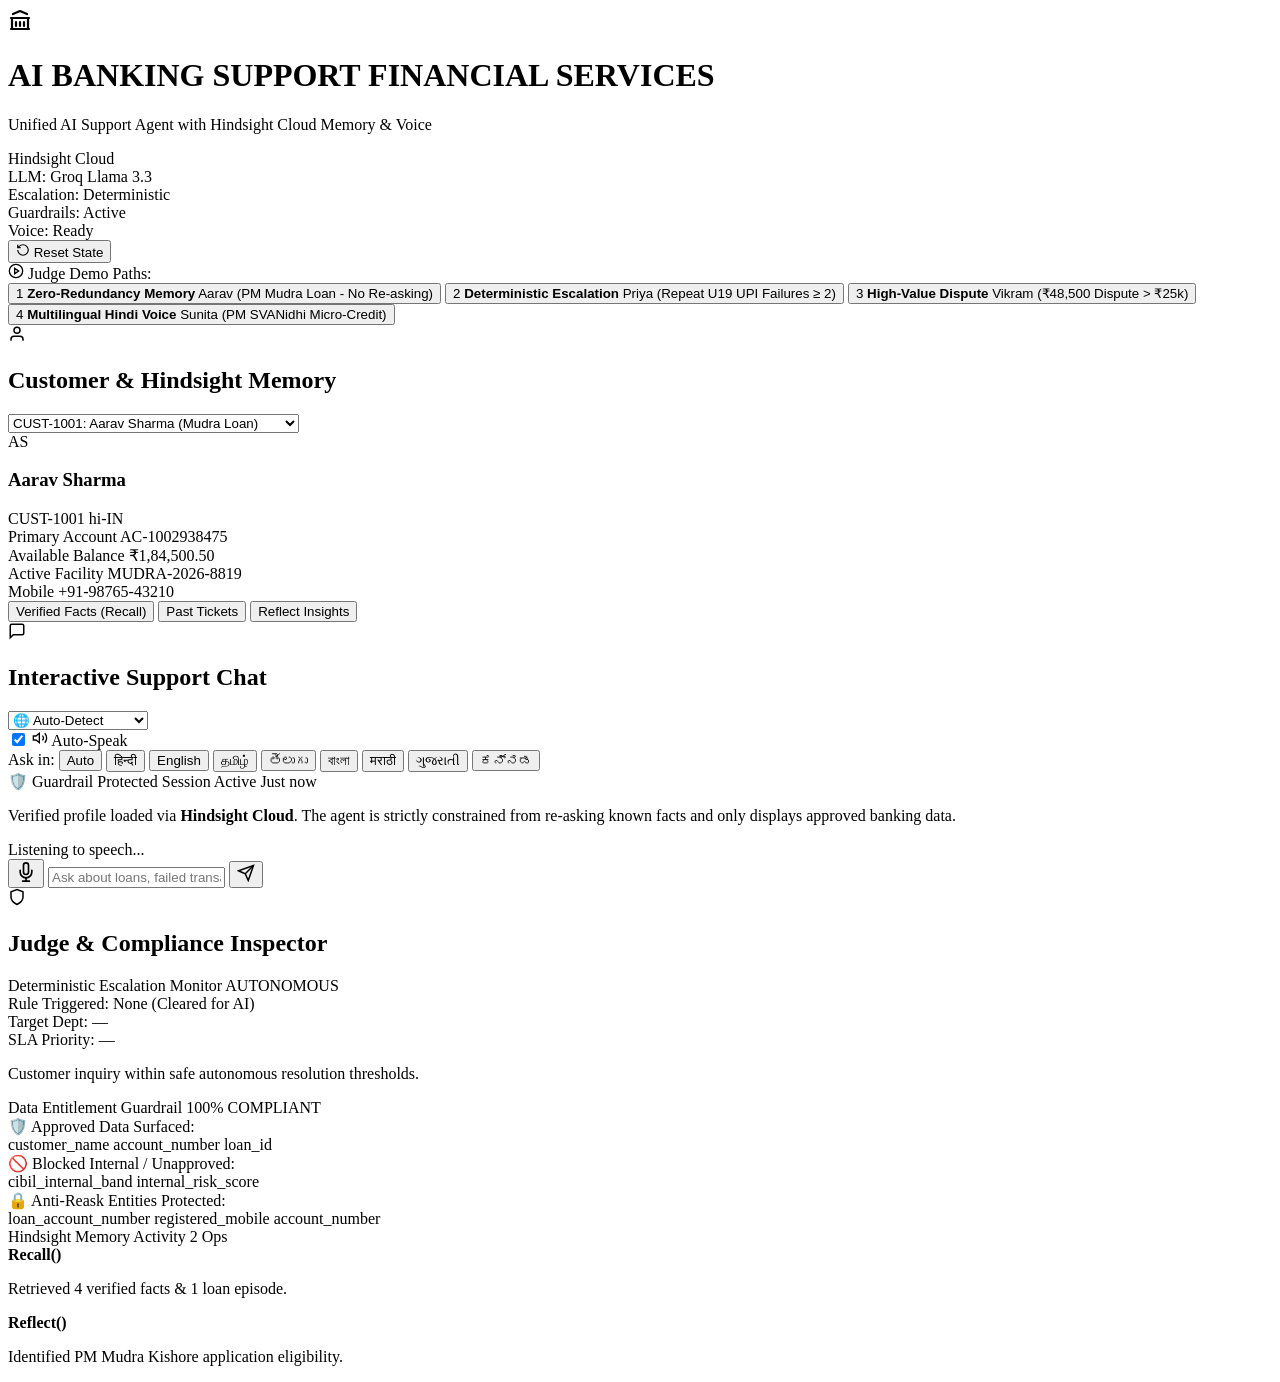
==== app/web/index.html @ 03a8bd8f "feat: AI Banking Support with Hindsight Cloud memory, Groq LLM, deterministic escalation, and 8-lang" ====
<!DOCTYPE html>
<html lang="en">
<head>
  <meta charset="UTF-8">
  <meta name="viewport" content="width=device-width, initial-scale=1.0">
  <title>AI Banking Support</title>
  <link rel="preconnect" href="https://fonts.googleapis.com">
  <link rel="preconnect" href="https://fonts.gstatic.com" crossorigin>
  <link href="https://fonts.googleapis.com/css2?family=Plus+Jakarta+Sans:wght@400;500;600;700&family=JetBrains+Mono:wght@400;500;600&display=swap" rel="stylesheet">
  <link rel="stylesheet" href="/static/styles.css">
</head>
<body>
  <!-- Header Bar -->
  <header class="app-header">
    <div class="header-left">
      <div class="logo-mark">
        <svg width="24" height="24" viewBox="0 0 24 24" fill="none" stroke="currentColor" stroke-width="2.2" stroke-linecap="round" stroke-linejoin="round">
          <path d="M3 21h18"/>
          <path d="M3 10h18"/>
          <path d="M5 6l7-3 7 3"/>
          <path d="M4 10v11"/>
          <path d="M20 10v11"/>
          <path d="M8 14v4"/>
          <path d="M12 14v4"/>
          <path d="M16 14v4"/>
        </svg>
      </div>
      <div>
        <h1>AI BANKING SUPPORT <span class="badge-accent">FINANCIAL SERVICES</span></h1>
        <p class="subtitle">Unified AI Support Agent with Hindsight Cloud Memory & Voice</p>
      </div>
    </div>

    <div class="system-status-pills">
      <div class="status-pill active" title="Hindsight Cloud Dual-Mode Memory">
        <span class="dot pulse-blue"></span>
        <span>Hindsight Cloud</span>
      </div>
      <div class="status-pill active" title="Groq Llama 3.3 Ultra-Fast Inference Engine">
        <span class="dot pulse-amber"></span>
        <span>LLM: Groq Llama 3.3</span>
      </div>
      <div class="status-pill active" title="Rule-based Deterministic Triage">
        <span class="dot pulse-green"></span>
        <span>Escalation: Deterministic</span>
      </div>
      <div class="status-pill active" title="Data Whitelist & Anti-Reask">
        <span class="dot pulse-purple"></span>
        <span>Guardrails: Active</span>
      </div>
      <div class="status-pill active" id="voiceStatusPill" title="Browser Native & Pluggable Audio">
        <span class="dot pulse-amber"></span>
        <span>Voice: Ready</span>
      </div>
      <button id="btnResetMemory" class="btn-secondary btn-sm" title="Reset memories to clean mock state">
        <svg width="14" height="14" viewBox="0 0 24 24" fill="none" stroke="currentColor" stroke-width="2"><path d="M3 12a9 9 0 1 0 9-9 9.75 9.75 0 0 0-6.74 2.74L3 8"/><path d="M3 3v5h5"/></svg>
        Reset State
      </button>
    </div>
  </header>

  <!-- Quick Demo Scenarios Bar for Judges -->
  <section class="demo-scenarios-bar">
    <div class="scenario-label">
      <svg width="16" height="16" viewBox="0 0 24 24" fill="none" stroke="currentColor" stroke-width="2"><circle cx="12" cy="12" r="10"/><polygon points="10 8 16 12 10 16 10 8"/></svg>
      <span>Judge Demo Paths:</span>
    </div>
    <div class="scenario-buttons">
      <button class="btn-scenario active" data-scenario="1" id="scenario1Btn">
        <span class="pill-number">1</span>
        <strong>Zero-Redundancy Memory</strong>
        <span class="scenario-sub">Aarav (PM Mudra Loan - No Re-asking)</span>
      </button>
      <button class="btn-scenario" data-scenario="2" id="scenario2Btn">
        <span class="pill-number">2</span>
        <strong>Deterministic Escalation</strong>
        <span class="scenario-sub">Priya (Repeat U19 UPI Failures &ge; 2)</span>
      </button>
      <button class="btn-scenario" data-scenario="3" id="scenario3Btn">
        <span class="pill-number">3</span>
        <strong>High-Value Dispute</strong>
        <span class="scenario-sub">Vikram (₹48,500 Dispute &gt; ₹25k)</span>
      </button>
      <button class="btn-scenario" data-scenario="4" id="scenario4Btn">
        <span class="pill-number">4</span>
        <strong>Multilingual Hindi Voice</strong>
        <span class="scenario-sub">Sunita (PM SVANidhi Micro-Credit)</span>
      </button>
    </div>
  </section>

  <!-- Main 3-Column Workspace -->
  <main class="dashboard-grid">

    <!-- Column 1: Customer Profile & Hindsight Memory -->
    <aside class="col-card memory-panel">
      <div class="panel-header">
        <div class="panel-title">
          <svg width="18" height="18" viewBox="0 0 24 24" fill="none" stroke="currentColor" stroke-width="2"><path d="M20 21v-2a4 4 0 0 0-4-4H8a4 4 0 0 0-4 4v2"/><circle cx="12" cy="7" r="4"/></svg>
          <h2>Customer & Hindsight Memory</h2>
        </div>
        <select id="customerSelect" class="customer-dropdown">
          <option value="CUST-1001" selected>CUST-1001: Aarav Sharma (Mudra Loan)</option>
          <option value="CUST-1002">CUST-1002: Priya Patel (UPI Autopay Fail)</option>
          <option value="CUST-1003">CUST-1003: Vikram Malhotra (Dispute &gt; 25k)</option>
          <option value="CUST-1004">CUST-1004: Sunita Devi (SVANidhi Voice)</option>
          <option value="CUST-1005">CUST-1005: Rohan Verma (Security Alert)</option>
        </select>
      </div>

      <!-- Customer Summary Card -->
      <div class="customer-summary-card" id="customerCard">
        <div class="cust-avatar-row">
          <div class="avatar" id="custAvatar">AS</div>
          <div class="cust-info">
            <h3 id="custName">Aarav Sharma</h3>
            <span class="cust-id" id="custId">CUST-1001</span>
            <span class="badge-lang" id="custLang">hi-IN</span>
          </div>
        </div>
        <div class="cust-details-grid">
          <div class="detail-item">
            <span class="label">Primary Account</span>
            <span class="value mono" id="custAccount">AC-1002938475</span>
          </div>
          <div class="detail-item">
            <span class="label">Available Balance</span>
            <span class="value" id="custBalance">₹1,84,500.50</span>
          </div>
          <div class="detail-item">
            <span class="label">Active Facility</span>
            <span class="value" id="custLoan">MUDRA-2026-8819</span>
          </div>
          <div class="detail-item">
            <span class="label">Mobile</span>
            <span class="value mono" id="custMobile">+91-98765-43210</span>
          </div>
        </div>
      </div>

      <!-- Memory Bank Navigation Tabs -->
      <div class="memory-tabs">
        <button class="mem-tab active" data-tab="facts">Verified Facts (Recall)</button>
        <button class="mem-tab" data-tab="episodes">Past Tickets</button>
        <button class="mem-tab" data-tab="reflections">Reflect Insights</button>
      </div>

      <div class="memory-tab-content" id="memTabContent">
        <!-- Injected via JavaScript -->
        <div class="facts-list" id="factsList"></div>
      </div>
    </aside>

    <!-- Column 2: Conversational Assistant & Voice Bridge -->
    <section class="col-card chat-panel">
      <div class="panel-header">
        <div class="panel-title">
          <svg width="18" height="18" viewBox="0 0 24 24" fill="none" stroke="currentColor" stroke-width="2"><path d="M21 15a2 2 0 0 1-2 2H7l-4 4V5a2 2 0 0 1 2-2h14a2 2 0 0 1 2 2z"/></svg>
          <h2>Interactive Support Chat</h2>
        </div>
        <div class="chat-controls">
          <div class="lang-selector-wrap">
            <select id="languageSelect" class="customer-dropdown" title="Select Interaction Language">
              <option value="auto">🌐 Auto-Detect</option>
              <option value="hi-IN">हिन्दी (Hindi)</option>
              <option value="en-IN">English (India)</option>
              <option value="ta-IN">தமிழ் (Tamil)</option>
              <option value="te-IN">తెలుగు (Telugu)</option>
              <option value="bn-IN">বাংলা (Bengali)</option>
              <option value="mr-IN">मराठी (Marathi)</option>
              <option value="gu-IN">ગુજરાતી (Gujarati)</option>
              <option value="kn-IN">ಕನ್ನಡ (Kannada)</option>
            </select>
          </div>
          <div class="tts-toggle" title="Toggle Spoken Voice Output">
            <input type="checkbox" id="ttsToggle" checked>
            <label for="ttsToggle">
              <svg width="16" height="16" viewBox="0 0 24 24" fill="none" stroke="currentColor" stroke-width="2"><polygon points="11 5 6 9 2 9 2 15 6 15 11 19 11 5"/><path d="M19.07 4.93a10 10 0 0 1 0 14.14M15.54 8.46a5 5 0 0 1 0 7.07"/></svg>
              <span>Auto-Speak</span>
            </label>
          </div>
        </div>
      </div>

      <!-- Quick Language Switcher Bar -->
      <div class="language-quick-bar">
        <span class="lang-bar-title">Ask in:</span>
        <button type="button" class="lang-chip active" data-lang="auto" data-sample="">Auto</button>
        <button type="button" class="lang-chip" data-lang="hi-IN" data-sample="मेरा मुद्रा लोन कब तक आएगा?">हिन्दी</button>
        <button type="button" class="lang-chip" data-lang="en-IN" data-sample="What is the status of my loan application?">English</button>
        <button type="button" class="lang-chip" data-lang="ta-IN" data-sample="என் முத்ரா கடன் எப்போது வரும்?">தமிழ்</button>
        <button type="button" class="lang-chip" data-lang="te-IN" data-sample="నా ముద్రా రుణం ఎప్పుడు వస్తుంది?">తెలుగు</button>
        <button type="button" class="lang-chip" data-lang="bn-IN" data-sample="আমার মুদ্রা ঋণ কবে পাব?">বাংলা</button>
        <button type="button" class="lang-chip" data-lang="mr-IN" data-sample="माझ्या मुद्रा कर्जाची स्थिती काय आहे?">मराठी</button>
        <button type="button" class="lang-chip" data-lang="gu-IN" data-sample="મારી મુદ્રા લોનની સ્થિતિ શું છે?">ગુજરાતી</button>
        <button type="button" class="lang-chip" data-lang="kn-IN" data-sample="ನನ್ನ ಮುದ್ರಾ ಸಾಲದ ಸ್ಥಿತಿ ಏನು?">ಕನ್ನಡ</button>
      </div>

      <!-- Active Conversation Container -->
      <div class="chat-messages" id="chatMessages">
        <!-- Initial welcome bubble -->
        <div class="message-bubble system-bubble">
          <div class="bubble-header">
            <span>🛡️ Guardrail Protected Session Active</span>
            <span class="bubble-time">Just now</span>
          </div>
          <p>Verified profile loaded via <strong>Hindsight Cloud</strong>. The agent is strictly constrained from re-asking known facts and only displays approved banking data.</p>
        </div>
      </div>

      <!-- Audio visualizer state bar -->
      <div class="voice-activity-bar" id="voiceActivityBar">
        <div class="audio-waves">
          <span class="bar"></span><span class="bar"></span><span class="bar"></span><span class="bar"></span><span class="bar"></span>
        </div>
        <span class="voice-text" id="voiceStatusText">Listening to speech...</span>
      </div>

      <!-- Input Form -->
      <form id="chatForm" class="chat-input-form">
        <button type="button" id="micBtn" class="btn-mic" title="Click to speak (Web Speech API)">
          <svg width="20" height="20" viewBox="0 0 24 24" fill="none" stroke="currentColor" stroke-width="2" stroke-linecap="round" stroke-linejoin="round">
            <path d="M12 1a3 3 0 0 0-3 3v8a3 3 0 0 0 6 0V4a3 3 0 0 0-3-3z"/>
            <path d="M19 10v2a7 7 0 0 1-14 0v-2"/>
            <line x1="12" y1="19" x2="12" y2="23"/>
            <line x1="8" y1="23" x2="16" y2="23"/>
          </svg>
        </button>
        <input type="text" id="userInput" class="chat-input" placeholder="Ask about loans, failed transactions, or schemes..." autocomplete="off">
        <button type="submit" id="sendBtn" class="btn-send">
          <svg width="18" height="18" viewBox="0 0 24 24" fill="none" stroke="currentColor" stroke-width="2"><line x1="22" y1="2" x2="11" y2="13"/><polygon points="22 2 15 22 11 13 2 9 22 2"/></svg>
        </button>
      </form>
    </section>

    <!-- Column 3: Live Compliance & Judge Inspector -->
    <aside class="col-card inspector-panel">
      <div class="panel-header">
        <div class="panel-title">
          <svg width="18" height="18" viewBox="0 0 24 24" fill="none" stroke="currentColor" stroke-width="2"><path d="M12 22s8-4 8-10V5l-8-3-8 3v7c0 6 8 10 8 10z"/></svg>
          <h2>Judge & Compliance Inspector</h2>
        </div>
      </div>

      <!-- Section 1: Escalation Verdict Card -->
      <div class="inspector-card">
        <div class="inspector-card-header">
          <span class="section-title">Deterministic Escalation Monitor</span>
          <span class="badge-verdict badge-cleared" id="escBadge">AUTONOMOUS</span>
        </div>
        <div class="esc-details" id="escDetails">
          <div class="esc-row">
            <span class="esc-lbl">Rule Triggered:</span>
            <span class="esc-val mono" id="escRule">None (Cleared for AI)</span>
          </div>
          <div class="esc-row">
            <span class="esc-lbl">Target Dept:</span>
            <span class="esc-val" id="escDept">—</span>
          </div>
          <div class="esc-row">
            <span class="esc-lbl">SLA Priority:</span>
            <span class="esc-val" id="escPriority">—</span>
          </div>
          <p class="esc-reason" id="escReason">Customer inquiry within safe autonomous resolution thresholds.</p>
        </div>
      </div>

      <!-- Section 2: Guardrail Entitlement & Anti-Redundancy -->
      <div class="inspector-card">
        <div class="inspector-card-header">
          <span class="section-title">Data Entitlement Guardrail</span>
          <span class="badge-guardrail" id="guardrailBadge">100% COMPLIANT</span>
        </div>
        
        <div class="guardrail-section">
          <span class="guard-sub">🛡️ Approved Data Surfaced:</span>
          <div class="pills-container" id="approvedPills">
            <span class="pill pill-green">customer_name</span>
            <span class="pill pill-green">account_number</span>
            <span class="pill pill-green">loan_id</span>
          </div>
        </div>

        <div class="guardrail-section">
          <span class="guard-sub">🚫 Blocked Internal / Unapproved:</span>
          <div class="pills-container" id="blockedPills">
            <span class="pill pill-red">cibil_internal_band</span>
            <span class="pill pill-red">internal_risk_score</span>
          </div>
        </div>

        <div class="guardrail-section">
          <span class="guard-sub">🔒 Anti-Reask Entities Protected:</span>
          <div class="pills-container" id="protectedPills">
            <span class="pill pill-blue">loan_account_number</span>
            <span class="pill pill-blue">registered_mobile</span>
            <span class="pill pill-blue">account_number</span>
          </div>
        </div>
      </div>

      <!-- Section 3: Live Hindsight Cloud Activity Feed -->
      <div class="inspector-card">
        <div class="inspector-card-header">
          <span class="section-title">Hindsight Memory Activity</span>
          <span class="badge-subtle" id="memOpCount">2 Ops</span>
        </div>
        <div class="timeline" id="memoryTimeline">
          <div class="timeline-item">
            <div class="timeline-bullet"></div>
            <div class="timeline-body">
              <strong>Recall()</strong>
              <p>Retrieved 4 verified facts & 1 loan episode.</p>
            </div>
          </div>
          <div class="timeline-item">
            <div class="timeline-bullet retain"></div>
            <div class="timeline-body">
              <strong>Reflect()</strong>
              <p>Identified PM Mudra Kishore application eligibility.</p>
            </div>
          </div>
        </div>
      </div>
    </aside>
  </main>

  <script src="/static/app.js"></script>
</body>
</html>
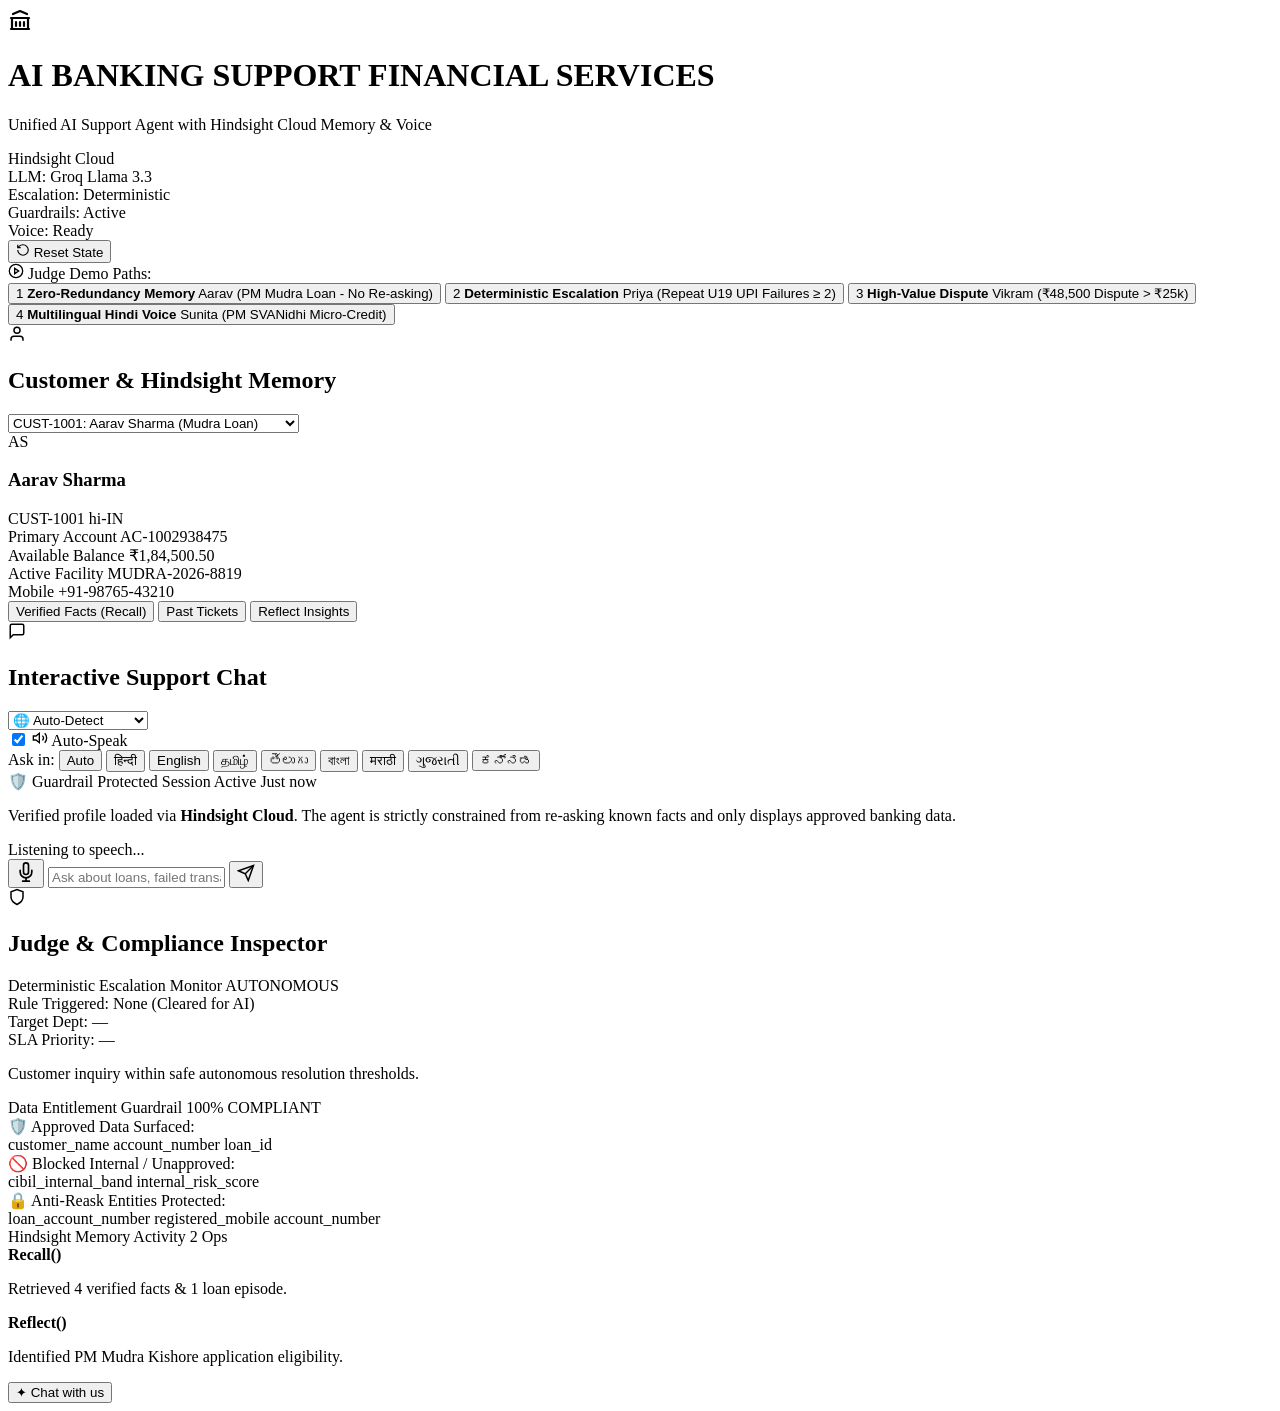
==== commit 9f8f7c1d: "Connect support chat to Hindsight agent bank" ====
--- a/app/web/index.html
+++ b/app/web/index.html
@@ -8,6 +8,7 @@
   <link rel="preconnect" href="https://fonts.gstatic.com" crossorigin>
   <link href="https://fonts.googleapis.com/css2?family=Plus+Jakarta+Sans:wght@400;500;600;700&family=JetBrains+Mono:wght@400;500;600&display=swap" rel="stylesheet">
   <link rel="stylesheet" href="/static/styles.css">
+  <script>if (new URLSearchParams(location.search).get("chat") === "1") document.documentElement.classList.add("chat-only");</script>
 </head>
 <body>
   <!-- Header Bar -->
@@ -325,6 +326,19 @@
     </aside>
   </main>
 
+  <div id="chatWidget" class="chat-widget">
+    <button id="chatLauncher" class="chat-launcher" type="button" aria-haspopup="dialog" aria-controls="chatDialog">
+      <span aria-hidden="true">✦</span> Chat with us
+    </button>
+    <dialog id="chatDialog" class="chat-dialog" aria-label="AI customer service chat">
+      <div class="chat-dialog-header">
+        <span>AI Customer Service</span>
+        <button id="chatClose" class="chat-close" type="button" aria-label="Close chat">×</button>
+      </div>
+      <iframe title="AI customer service chat" src="/?chat=1"></iframe>
+    </dialog>
+  </div>
+
   <script src="/static/app.js"></script>
 </body>
 </html>
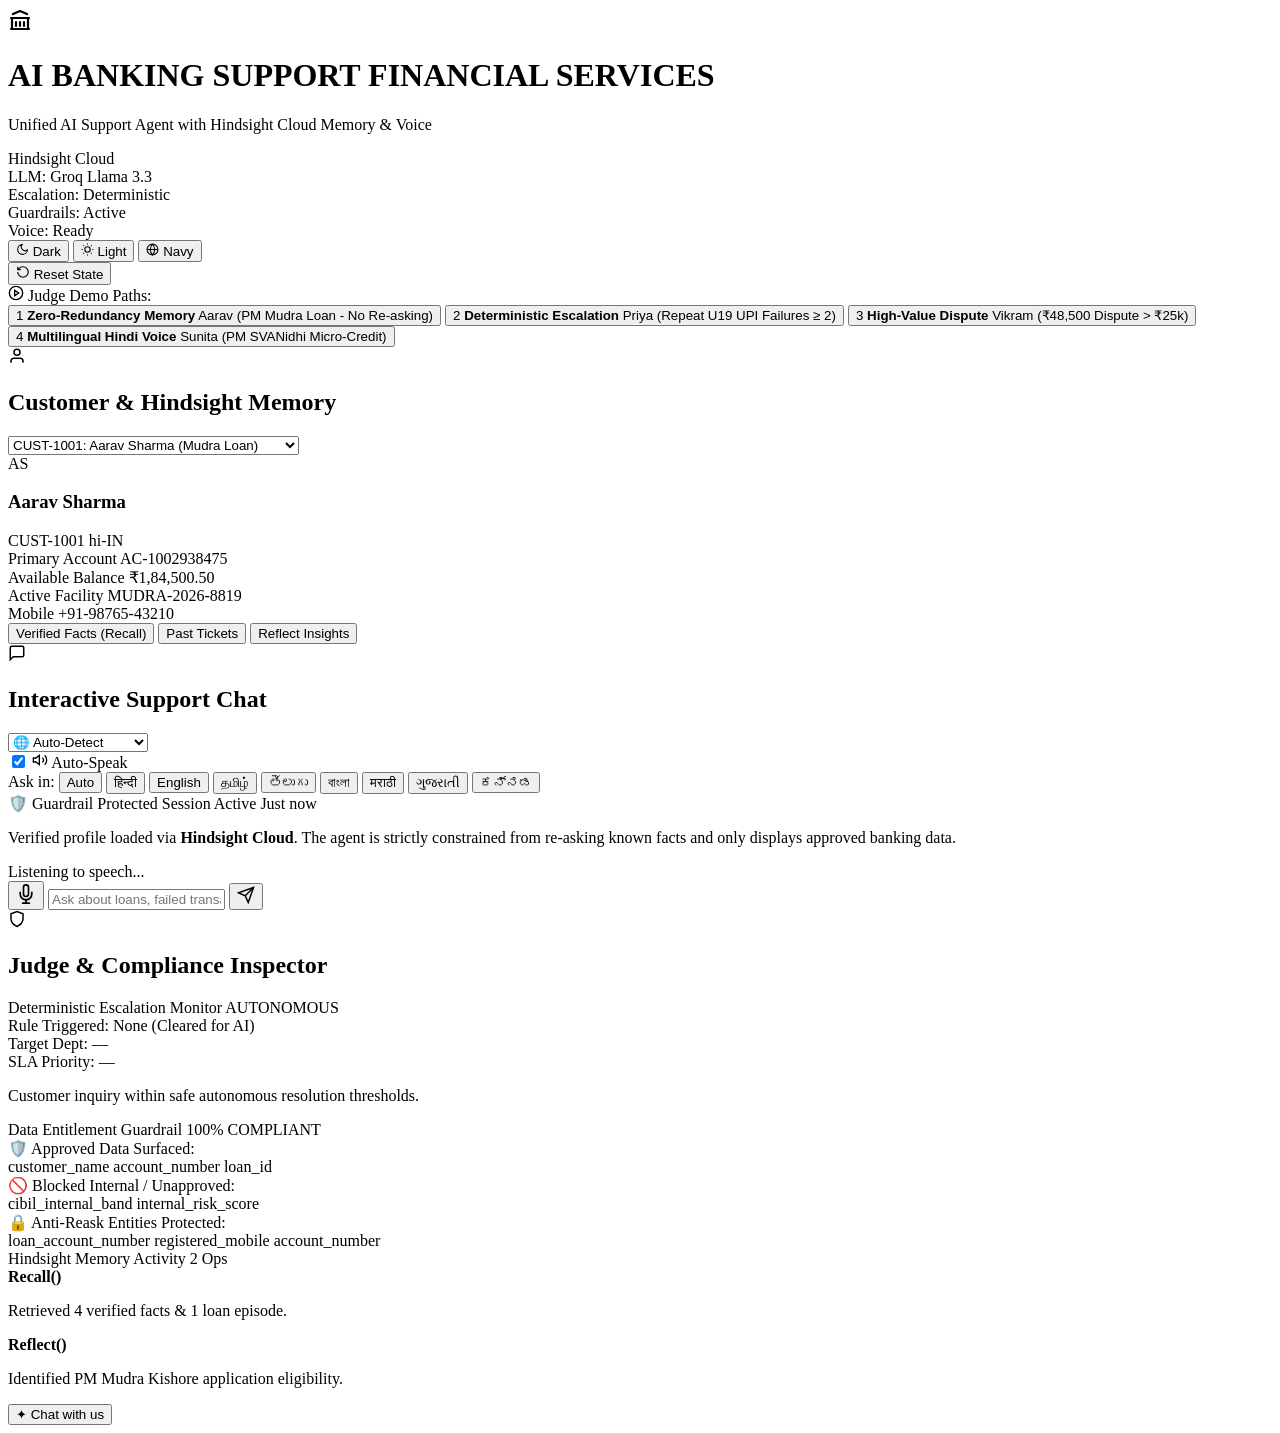
==== commit df942788: "feat: add interactive Theme Switcher with Dark, Light, and Navy page styles" ====
--- a/app/web/index.html
+++ b/app/web/index.html
@@ -8,7 +8,13 @@
   <link rel="preconnect" href="https://fonts.gstatic.com" crossorigin>
   <link href="https://fonts.googleapis.com/css2?family=Plus+Jakarta+Sans:wght@400;500;600;700&family=JetBrains+Mono:wght@400;500;600&display=swap" rel="stylesheet">
   <link rel="stylesheet" href="/static/styles.css">
-  <script>if (new URLSearchParams(location.search).get("chat") === "1") document.documentElement.classList.add("chat-only");</script>
+  <script>
+    (function() {
+      const savedTheme = localStorage.getItem('banking_assistant_theme') || 'dark';
+      document.documentElement.setAttribute('data-theme', savedTheme);
+      if (new URLSearchParams(location.search).get("chat") === "1") document.documentElement.classList.add("chat-only");
+    })();
+  </script>
 </head>
 <body>
   <!-- Header Bar -->
@@ -53,6 +59,21 @@
         <span class="dot pulse-amber"></span>
         <span>Voice: Ready</span>
       </div>
+      <!-- Theme Switcher -->
+      <div class="theme-switcher-group" title="Select Website Page Color Theme" role="group" aria-label="Page theme">
+        <button class="theme-btn active" data-theme-val="dark" title="Dark Theme" aria-pressed="true">
+          <svg width="13" height="13" viewBox="0 0 24 24" fill="none" stroke="currentColor" stroke-width="2"><path d="M21 12.79A9 9 0 1 1 11.21 3 7 7 0 0 0 21 12.79z"></path></svg>
+          <span>Dark</span>
+        </button>
+        <button class="theme-btn" data-theme-val="light" title="Light Theme" aria-pressed="false">
+          <svg width="13" height="13" viewBox="0 0 24 24" fill="none" stroke="currentColor" stroke-width="2"><circle cx="12" cy="12" r="5"/><line x1="12" y1="1" x2="12" y2="3"/><line x1="12" y1="21" x2="12" y2="23"/><line x1="4.22" y1="4.22" x2="5.64" y2="5.64"/><line x1="18.36" y1="18.36" x2="19.78" y2="19.78"/><line x1="1" y1="12" x2="3" y2="12"/><line x1="21" y1="12" x2="23" y2="12"/><line x1="4.22" y1="19.78" x2="5.64" y2="18.36"/><line x1="18.36" y1="5.64" x2="19.78" y2="4.22"/></svg>
+          <span>Light</span>
+        </button>
+        <button class="theme-btn" data-theme-val="navy" title="Deep Navy Theme" aria-pressed="false">
+          <svg width="13" height="13" viewBox="0 0 24 24" fill="none" stroke="currentColor" stroke-width="2"><circle cx="12" cy="12" r="10"/><path d="M12 2a14.5 14.5 0 0 0 0 20 14.5 14.5 0 0 0 0-20"/><path d="M2 12h20"/></svg>
+          <span>Navy</span>
+        </button>
+      </div>
       <button id="btnResetMemory" class="btn-secondary btn-sm" title="Reset memories to clean mock state">
         <svg width="14" height="14" viewBox="0 0 24 24" fill="none" stroke="currentColor" stroke-width="2"><path d="M3 12a9 9 0 1 0 9-9 9.75 9.75 0 0 0-6.74 2.74L3 8"/><path d="M3 3v5h5"/></svg>
         Reset State
@@ -339,6 +360,6 @@
     </dialog>
   </div>
 
-  <script src="/static/app.js"></script>
+  <script src="/static/app.js?v=2"></script>
 </body>
 </html>
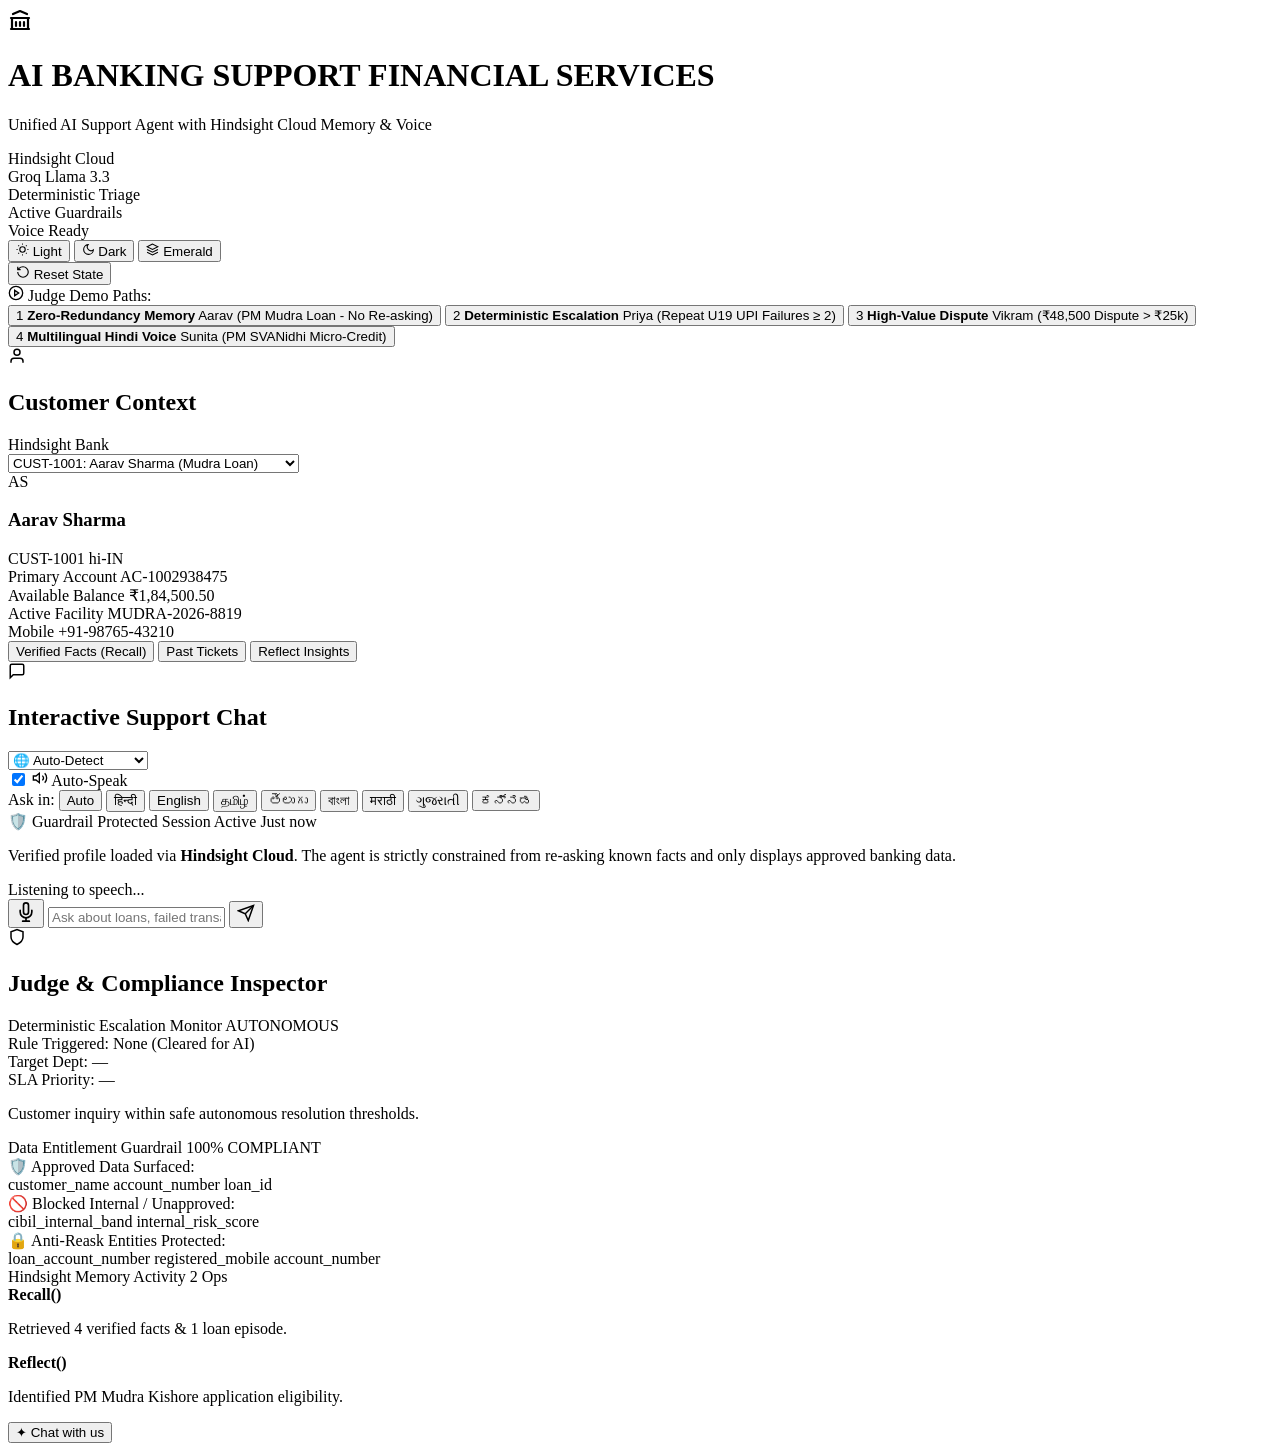
==== commit c10fd51d: "feat: executive UI overhaul with Mercury Light, Obsidian Dark, and Emerald Wealth themes" ====
--- a/app/web/index.html
+++ b/app/web/index.html
@@ -10,7 +10,8 @@
   <link rel="stylesheet" href="/static/styles.css">
   <script>
     (function() {
-      const savedTheme = localStorage.getItem('banking_assistant_theme') || 'dark';
+      let savedTheme = localStorage.getItem('banking_assistant_theme') || 'light';
+      if (savedTheme === 'navy') savedTheme = 'emerald';
       document.documentElement.setAttribute('data-theme', savedTheme);
       if (new URLSearchParams(location.search).get("chat") === "1") document.documentElement.classList.add("chat-only");
     })();
@@ -45,33 +46,33 @@
       </div>
       <div class="status-pill active" title="Groq Llama 3.3 Ultra-Fast Inference Engine">
         <span class="dot pulse-amber"></span>
-        <span>LLM: Groq Llama 3.3</span>
+        <span>Groq Llama 3.3</span>
       </div>
       <div class="status-pill active" title="Rule-based Deterministic Triage">
         <span class="dot pulse-green"></span>
-        <span>Escalation: Deterministic</span>
+        <span>Deterministic Triage</span>
       </div>
       <div class="status-pill active" title="Data Whitelist & Anti-Reask">
         <span class="dot pulse-purple"></span>
-        <span>Guardrails: Active</span>
+        <span>Active Guardrails</span>
       </div>
       <div class="status-pill active" id="voiceStatusPill" title="Browser Native & Pluggable Audio">
         <span class="dot pulse-amber"></span>
-        <span>Voice: Ready</span>
+        <span>Voice Ready</span>
       </div>
       <!-- Theme Switcher -->
       <div class="theme-switcher-group" title="Select Website Page Color Theme" role="group" aria-label="Page theme">
-        <button class="theme-btn active" data-theme-val="dark" title="Dark Theme" aria-pressed="true">
+        <button class="theme-btn" data-theme-val="light" title="Mercury Light - Crisp Banking" aria-pressed="false">
+          <svg width="13" height="13" viewBox="0 0 24 24" fill="none" stroke="currentColor" stroke-width="2"><circle cx="12" cy="12" r="5"/><line x1="12" y1="1" x2="12" y2="3"/><line x1="12" y1="21" x2="12" y2="23"/><line x1="4.22" y1="4.22" x2="5.64" y2="5.64"/><line x1="18.36" y1="18.36" x2="19.78" y2="19.78"/><line x1="1" y1="12" x2="3" y2="12"/><line x1="21" y1="12" x2="23" y2="12"/><line x1="4.22" y1="19.78" x2="5.64" y2="18.36"/><line x1="18.36" y1="5.64" x2="19.78" y2="4.22"/></svg>
+          <span>Light</span>
+        </button>
+        <button class="theme-btn active" data-theme-val="dark" title="Obsidian Dark - Modern Tech" aria-pressed="true">
           <svg width="13" height="13" viewBox="0 0 24 24" fill="none" stroke="currentColor" stroke-width="2"><path d="M21 12.79A9 9 0 1 1 11.21 3 7 7 0 0 0 21 12.79z"></path></svg>
           <span>Dark</span>
         </button>
-        <button class="theme-btn" data-theme-val="light" title="Light Theme" aria-pressed="false">
-          <svg width="13" height="13" viewBox="0 0 24 24" fill="none" stroke="currentColor" stroke-width="2"><circle cx="12" cy="12" r="5"/><line x1="12" y1="1" x2="12" y2="3"/><line x1="12" y1="21" x2="12" y2="23"/><line x1="4.22" y1="4.22" x2="5.64" y2="5.64"/><line x1="18.36" y1="18.36" x2="19.78" y2="19.78"/><line x1="1" y1="12" x2="3" y2="12"/><line x1="21" y1="12" x2="23" y2="12"/><line x1="4.22" y1="19.78" x2="5.64" y2="18.36"/><line x1="18.36" y1="5.64" x2="19.78" y2="4.22"/></svg>
-          <span>Light</span>
-        </button>
-        <button class="theme-btn" data-theme-val="navy" title="Deep Navy Theme" aria-pressed="false">
-          <svg width="13" height="13" viewBox="0 0 24 24" fill="none" stroke="currentColor" stroke-width="2"><circle cx="12" cy="12" r="10"/><path d="M12 2a14.5 14.5 0 0 0 0 20 14.5 14.5 0 0 0 0-20"/><path d="M2 12h20"/></svg>
-          <span>Navy</span>
+        <button class="theme-btn" data-theme-val="emerald" title="Emerald - Private Wealth FinTech" aria-pressed="false">
+          <svg width="13" height="13" viewBox="0 0 24 24" fill="none" stroke="currentColor" stroke-width="2"><path d="M12 2L2 7l10 5 10-5-10-5zM2 17l10 5 10-5M2 12l10 5 10-5"/></svg>
+          <span>Emerald</span>
         </button>
       </div>
       <button id="btnResetMemory" class="btn-secondary btn-sm" title="Reset memories to clean mock state">
@@ -116,12 +117,15 @@
 
     <!-- Column 1: Customer Profile & Hindsight Memory -->
     <aside class="col-card memory-panel">
-      <div class="panel-header">
-        <div class="panel-title">
-          <svg width="18" height="18" viewBox="0 0 24 24" fill="none" stroke="currentColor" stroke-width="2"><path d="M20 21v-2a4 4 0 0 0-4-4H8a4 4 0 0 0-4 4v2"/><circle cx="12" cy="7" r="4"/></svg>
-          <h2>Customer & Hindsight Memory</h2>
-        </div>
-        <select id="customerSelect" class="customer-dropdown">
+      <div class="panel-header panel-header-stacked">
+        <div class="panel-title-row">
+          <div class="panel-title">
+            <svg width="18" height="18" viewBox="0 0 24 24" fill="none" stroke="currentColor" stroke-width="2"><path d="M20 21v-2a4 4 0 0 0-4-4H8a4 4 0 0 0-4 4v2"/><circle cx="12" cy="7" r="4"/></svg>
+            <h2>Customer Context</h2>
+          </div>
+          <span class="badge-accent">Hindsight Bank</span>
+        </div>
+        <select id="customerSelect" class="customer-dropdown" aria-label="Customer Profile Switcher">
           <option value="CUST-1001" selected>CUST-1001: Aarav Sharma (Mudra Loan)</option>
           <option value="CUST-1002">CUST-1002: Priya Patel (UPI Autopay Fail)</option>
           <option value="CUST-1003">CUST-1003: Vikram Malhotra (Dispute &gt; 25k)</option>
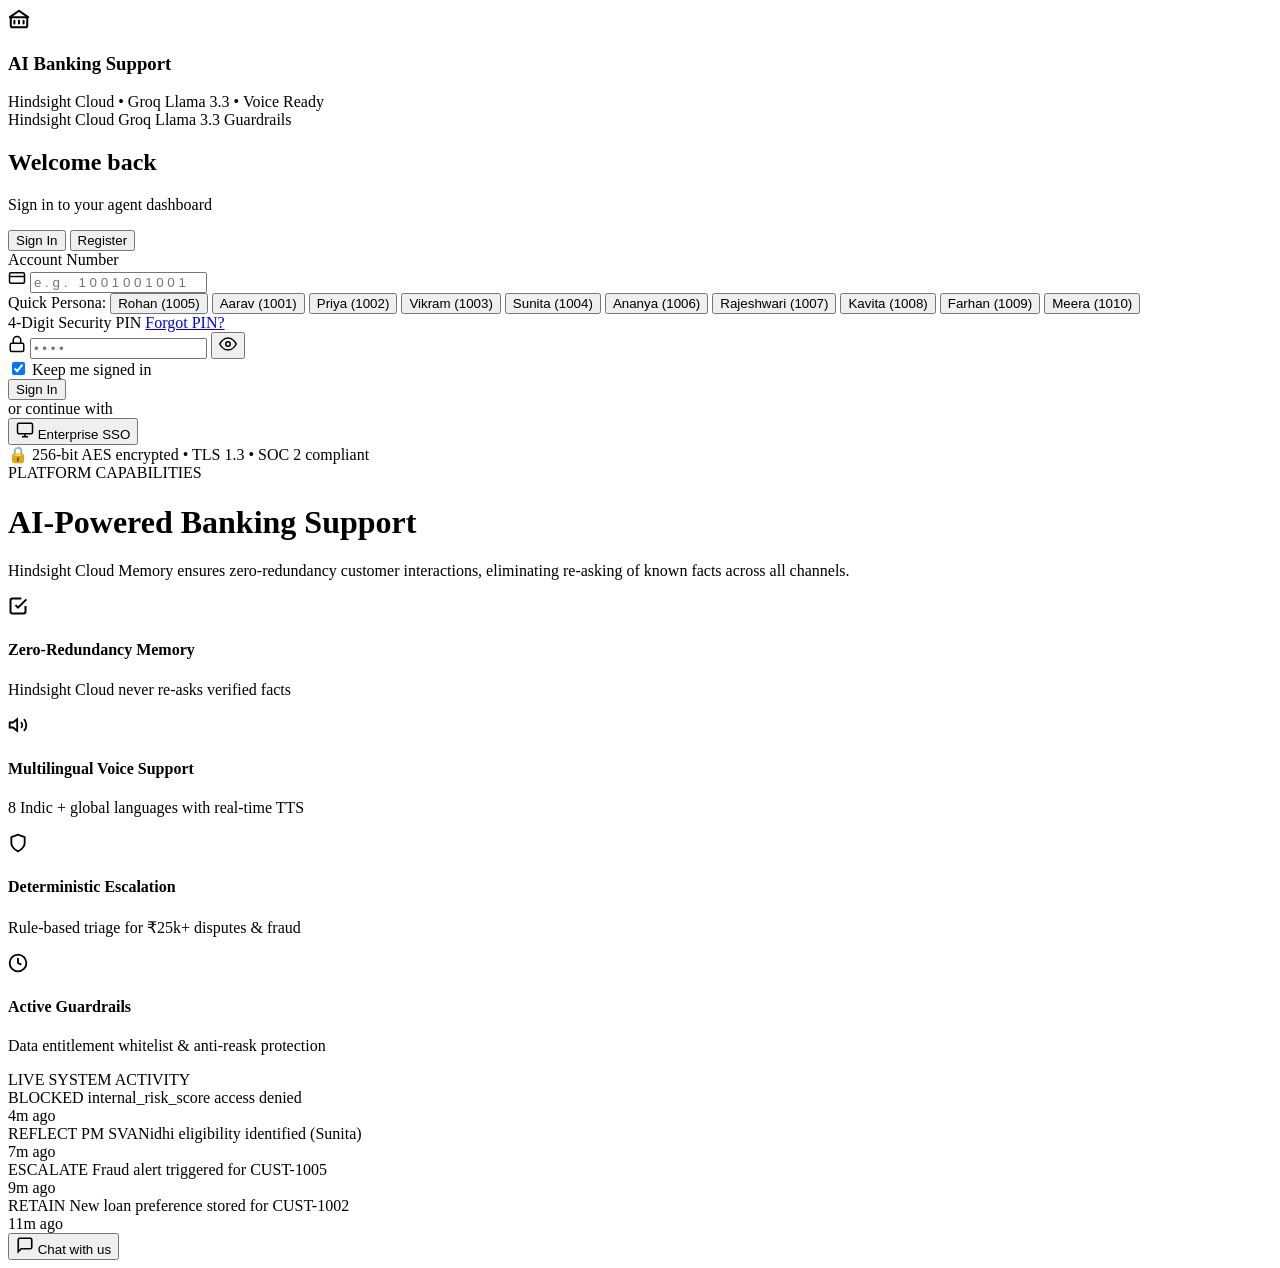
==== commit 2de9e1da: "feat: login portal with account/pin auth, customer data isolation, and Haq Saathi companion" ====
--- a/app/web/index.html
+++ b/app/web/index.html
@@ -3,367 +3,795 @@
 <head>
   <meta charset="UTF-8">
   <meta name="viewport" content="width=device-width, initial-scale=1.0">
-  <title>AI Banking Support</title>
+  <title>AI Banking Support & Haq Saathi</title>
+  
+  <!-- Modern Clean Fonts (Plus Jakarta Sans, JetBrains Mono, Indic Noto Fonts) -->
   <link rel="preconnect" href="https://fonts.googleapis.com">
   <link rel="preconnect" href="https://fonts.gstatic.com" crossorigin>
-  <link href="https://fonts.googleapis.com/css2?family=Plus+Jakarta+Sans:wght@400;500;600;700&family=JetBrains+Mono:wght@400;500;600&display=swap" rel="stylesheet">
-  <link rel="stylesheet" href="/static/styles.css">
+  <link href="https://fonts.googleapis.com/css2?family=Plus+Jakarta+Sans:wght@400;500;600;700;800&family=JetBrains+Mono:wght@400;500;600&family=Noto+Sans+Telugu:wght@400;600;700&family=Noto+Sans+Devanagari:wght@400;600;700&family=Noto+Nastaliq+Urdu:wght@400;700&display=swap" rel="stylesheet">
+  
+  <link rel="stylesheet" href="/static/styles.css?v=7">
   <script>
     (function() {
-      let savedTheme = localStorage.getItem('banking_assistant_theme') || 'light';
-      if (savedTheme === 'navy') savedTheme = 'emerald';
+      let savedTheme = localStorage.getItem('banking_assistant_theme') || 'dark';
       document.documentElement.setAttribute('data-theme', savedTheme);
-      if (new URLSearchParams(location.search).get("chat") === "1") document.documentElement.classList.add("chat-only");
+      if (new URLSearchParams(location.search).get("chat") === "1") {
+        document.documentElement.classList.add("chat-only");
+      }
     })();
   </script>
 </head>
-<body>
-  <!-- Header Bar -->
-  <header class="app-header">
-    <div class="header-left">
-      <div class="logo-mark">
-        <svg width="24" height="24" viewBox="0 0 24 24" fill="none" stroke="currentColor" stroke-width="2.2" stroke-linecap="round" stroke-linejoin="round">
-          <path d="M3 21h18"/>
-          <path d="M3 10h18"/>
-          <path d="M5 6l7-3 7 3"/>
-          <path d="M4 10v11"/>
-          <path d="M20 10v11"/>
-          <path d="M8 14v4"/>
-          <path d="M12 14v4"/>
-          <path d="M16 14v4"/>
-        </svg>
-      </div>
-      <div>
-        <h1>AI BANKING SUPPORT <span class="badge-accent">FINANCIAL SERVICES</span></h1>
-        <p class="subtitle">Unified AI Support Agent with Hindsight Cloud Memory & Voice</p>
-      </div>
+<body data-mode="banking">
+
+  <!-- ==================== LOGIN PORTAL (matches media_1791622357200_d9d307d9.jpg) ==================== -->
+  <div id="loginPortalView" class="login-portal-wrapper">
+    <div class="login-portal-grid">
+      
+      <!-- LEFT COLUMN: The Login Card -->
+      <div class="login-card">
+        <!-- Brand Header -->
+        <div class="login-brand-header">
+          <div class="login-brand-icon">
+            <svg width="22" height="22" viewBox="0 0 24 24" fill="none" stroke="currentColor" stroke-width="2.2" stroke-linecap="round" stroke-linejoin="round">
+              <rect x="3" y="10" width="18" height="11" rx="2" />
+              <line x1="7" y1="14" x2="7" y2="17" />
+              <line x1="12" y1="14" x2="12" y2="17" />
+              <line x1="17" y1="14" x2="17" y2="17" />
+              <path d="M2 10l10-7 10 7" />
+            </svg>
+          </div>
+          <div class="login-brand-text">
+            <h3>AI Banking Support</h3>
+            <span>Hindsight Cloud • Groq Llama 3.3 • Voice Ready</span>
+          </div>
+        </div>
+
+        <!-- Capability Pills Row -->
+        <div class="login-badge-row">
+          <span class="login-badge-pill"><span class="badge-dot dot-purple"></span> Hindsight Cloud</span>
+          <span class="login-badge-pill"><span class="badge-dot dot-orange"></span> Groq Llama 3.3</span>
+          <span class="login-badge-pill"><span class="badge-dot dot-green"></span> Guardrails</span>
+        </div>
+
+        <div class="login-divider-line"></div>
+
+        <!-- Welcome Text -->
+        <div class="login-title-section">
+          <h2>Welcome back</h2>
+          <p>Sign in to your agent dashboard</p>
+        </div>
+
+        <!-- Sign In / Register Tabs -->
+        <div class="login-tab-switcher">
+          <button type="button" class="login-tab-btn active" id="tabSignIn">Sign In</button>
+          <button type="button" class="login-tab-btn" id="tabRegister">Register</button>
+        </div>
+
+        <!-- Login Form -->
+        <form id="loginForm" class="login-form">
+          <!-- Account Number Field -->
+          <div class="login-field-group">
+            <label for="loginAccountNumber">Account Number</label>
+            <div class="login-input-group">
+              <span class="login-field-icon">
+                <svg width="18" height="18" viewBox="0 0 24 24" fill="none" stroke="currentColor" stroke-width="2">
+                  <rect x="2" y="5" width="20" height="14" rx="2" />
+                  <line x1="2" y1="10" x2="22" y2="10" />
+                </svg>
+              </span>
+              <input type="text" id="loginAccountNumber" class="login-input" placeholder="e . g .   1 0 0 1 0 0 1 0 0 1" value="" autocomplete="username">
+            </div>
+
+            <!-- Quick Persona Selection Chips -->
+            <div class="quick-login-pills" id="quickLoginPills">
+              <span class="quick-pick-label">Quick Persona:</span>
+              <button type="button" class="quick-acc-btn" data-acc="AC-5002938491" data-pin="1234">Rohan (1005)</button>
+              <button type="button" class="quick-acc-btn" data-acc="AC-1002938475" data-pin="1234">Aarav (1001)</button>
+              <button type="button" class="quick-acc-btn" data-acc="AC-2009182736" data-pin="1234">Priya (1002)</button>
+              <button type="button" class="quick-acc-btn" data-acc="AC-3004958671" data-pin="1234">Vikram (1003)</button>
+              <button type="button" class="quick-acc-btn" data-acc="AC-4001928374" data-pin="1234">Sunita (1004)</button>
+              <button type="button" class="quick-acc-btn" data-acc="AC-6003928172" data-pin="1234">Ananya (1006)</button>
+              <button type="button" class="quick-acc-btn" data-acc="AC-7001829304" data-pin="1234">Rajeshwari (1007)</button>
+              <button type="button" class="quick-acc-btn" data-acc="AC-8002938415" data-pin="1234">Kavita (1008)</button>
+              <button type="button" class="quick-acc-btn" data-acc="AC-9004827163" data-pin="1234">Farhan (1009)</button>
+              <button type="button" class="quick-acc-btn" data-acc="AC-1010928374" data-pin="1234">Meera (1010)</button>
+            </div>
+          </div>
+
+          <!-- 4-Digit Security PIN Field -->
+          <div class="login-field-group">
+            <div class="login-label-row">
+              <label for="loginPin">4-Digit Security PIN</label>
+              <a href="#" id="forgotPinLink" class="login-forgot-link">Forgot PIN?</a>
+            </div>
+            <div class="login-input-group">
+              <span class="login-field-icon">
+                <svg width="18" height="18" viewBox="0 0 24 24" fill="none" stroke="currentColor" stroke-width="2">
+                  <rect x="3" y="11" width="18" height="11" rx="2" />
+                  <path d="M7 11V7a5 5 0 0 1 10 0v4" />
+                </svg>
+              </span>
+              <input type="password" id="loginPin" maxlength="4" pattern="\d{4}" class="login-input" placeholder="• • • •" value="" autocomplete="current-password">
+              <button type="button" id="togglePinVisibility" class="btn-toggle-eye" title="Toggle PIN visibility">
+                <svg id="eyeIconSvg" width="18" height="18" viewBox="0 0 24 24" fill="none" stroke="currentColor" stroke-width="2" stroke-linecap="round" stroke-linejoin="round">
+                  <path d="M1 12s4-8 11-8 11 8 11 8-4 8-11 8-11-8-11-8z" />
+                  <circle cx="12" cy="12" r="3" />
+                </svg>
+              </button>
+            </div>
+          </div>
+
+          <!-- Keep Signed In Checkbox -->
+          <div class="login-checkbox-row">
+            <label class="login-checkbox-label">
+              <input type="checkbox" id="keepSignedIn" checked>
+              <span>Keep me signed in</span>
+            </label>
+            <span id="loginStatusFeedback" class="login-feedback"></span>
+          </div>
+
+          <!-- Submit Button -->
+          <button type="submit" id="btnSubmitLogin" class="btn-login-submit">
+            <span>Sign In</span>
+          </button>
+
+          <!-- Divider -->
+          <div class="login-or-divider">
+            <span>or continue with</span>
+          </div>
+
+          <!-- Enterprise SSO Button -->
+          <button type="button" id="btnEnterpriseSso" class="btn-login-sso">
+            <svg width="18" height="18" viewBox="0 0 24 24" fill="none" stroke="currentColor" stroke-width="2">
+              <rect x="2" y="3" width="20" height="14" rx="2" />
+              <line x1="8" y1="21" x2="16" y2="21" />
+              <line x1="12" y1="17" x2="12" y2="21" />
+            </svg>
+            <span>Enterprise SSO</span>
+          </button>
+
+          <!-- Security Footer Notice -->
+          <div class="login-security-notice">
+            <span>🔒 256-bit AES encrypted • TLS 1.3 • SOC 2 compliant</span>
+          </div>
+        </form>
+      </div>
+
+      <!-- RIGHT COLUMN: Platform Capabilities & Live System Activity -->
+      <div class="platform-capabilities-col">
+        <span class="capabilities-eyebrow">PLATFORM CAPABILITIES</span>
+        <h1 class="capabilities-title">AI-Powered Banking Support</h1>
+        <p class="capabilities-desc">
+          Hindsight Cloud Memory ensures zero-redundancy customer interactions, eliminating re-asking of known facts across all channels.
+        </p>
+
+        <!-- 4 Feature Cards -->
+        <div class="features-list">
+          <div class="feature-item-row">
+            <div class="feature-icon-box icon-blue">
+              <svg width="20" height="20" viewBox="0 0 24 24" fill="none" stroke="currentColor" stroke-width="2.4">
+                <path d="M9 11l3 3L22 4" />
+                <path d="M21 12v7a2 2 0 0 1-2 2H5a2 2 0 0 1-2-2V5a2 2 0 0 1 2-2h11" />
+              </svg>
+            </div>
+            <div class="feature-text">
+              <h4>Zero-Redundancy Memory</h4>
+              <p>Hindsight Cloud never re-asks verified facts</p>
+            </div>
+          </div>
+
+          <div class="feature-item-row">
+            <div class="feature-icon-box icon-orange">
+              <svg width="20" height="20" viewBox="0 0 24 24" fill="none" stroke="currentColor" stroke-width="2.2">
+                <polygon points="11 5 6 9 2 9 2 15 6 15 11 19 11 5" />
+                <path d="M19.07 4.93a10 10 0 0 1 0 14.14M15.54 8.46a5 5 0 0 1 0 7.07" />
+              </svg>
+            </div>
+            <div class="feature-text">
+              <h4>Multilingual Voice Support</h4>
+              <p>8 Indic + global languages with real-time TTS</p>
+            </div>
+          </div>
+
+          <div class="feature-item-row">
+            <div class="feature-icon-box icon-green">
+              <svg width="20" height="20" viewBox="0 0 24 24" fill="none" stroke="currentColor" stroke-width="2.2">
+                <path d="M12 22s8-4 8-10V5l-8-3-8 3v7c0 6 8 10 8 10z" />
+              </svg>
+            </div>
+            <div class="feature-text">
+              <h4>Deterministic Escalation</h4>
+              <p>Rule-based triage for ₹25k+ disputes & fraud</p>
+            </div>
+          </div>
+
+          <div class="feature-item-row">
+            <div class="feature-icon-box icon-purple">
+              <svg width="20" height="20" viewBox="0 0 24 24" fill="none" stroke="currentColor" stroke-width="2.2">
+                <circle cx="12" cy="12" r="10" />
+                <polyline points="12 6 12 12 16 14" />
+              </svg>
+            </div>
+            <div class="feature-text">
+              <h4>Active Guardrails</h4>
+              <p>Data entitlement whitelist & anti-reask protection</p>
+            </div>
+          </div>
+        </div>
+
+        <!-- Live System Activity Card -->
+        <div class="live-activity-card">
+          <div class="activity-card-header">
+            <span class="activity-pulse-dot"></span>
+            <span>LIVE SYSTEM ACTIVITY</span>
+          </div>
+
+          <div class="activity-rows">
+            <div class="activity-row">
+              <div class="act-left">
+                <span class="act-pill act-blocked">BLOCKED</span>
+                <span class="act-msg">internal_risk_score access denied</span>
+              </div>
+              <span class="act-time">4m ago</span>
+            </div>
+
+            <div class="activity-row">
+              <div class="act-left">
+                <span class="act-pill act-reflect">REFLECT</span>
+                <span class="act-msg">PM SVANidhi eligibility identified (Sunita)</span>
+              </div>
+              <span class="act-time">7m ago</span>
+            </div>
+
+            <div class="activity-row">
+              <div class="act-left">
+                <span class="act-pill act-escalate">ESCALATE</span>
+                <span class="act-msg">Fraud alert triggered for CUST-1005</span>
+              </div>
+              <span class="act-time">9m ago</span>
+            </div>
+
+            <div class="activity-row">
+              <div class="act-left">
+                <span class="act-pill act-retain">RETAIN</span>
+                <span class="act-msg">New loan preference stored for CUST-1002</span>
+              </div>
+              <span class="act-time">11m ago</span>
+            </div>
+          </div>
+        </div>
+
+      </div>
+
     </div>
-
-    <div class="system-status-pills">
-      <div class="status-pill active" title="Hindsight Cloud Dual-Mode Memory">
-        <span class="dot pulse-blue"></span>
-        <span>Hindsight Cloud</span>
-      </div>
-      <div class="status-pill active" title="Groq Llama 3.3 Ultra-Fast Inference Engine">
-        <span class="dot pulse-amber"></span>
-        <span>Groq Llama 3.3</span>
-      </div>
-      <div class="status-pill active" title="Rule-based Deterministic Triage">
-        <span class="dot pulse-green"></span>
-        <span>Deterministic Triage</span>
-      </div>
-      <div class="status-pill active" title="Data Whitelist & Anti-Reask">
-        <span class="dot pulse-purple"></span>
-        <span>Active Guardrails</span>
-      </div>
-      <div class="status-pill active" id="voiceStatusPill" title="Browser Native & Pluggable Audio">
-        <span class="dot pulse-amber"></span>
-        <span>Voice Ready</span>
-      </div>
-      <!-- Theme Switcher -->
-      <div class="theme-switcher-group" title="Select Website Page Color Theme" role="group" aria-label="Page theme">
-        <button class="theme-btn" data-theme-val="light" title="Mercury Light - Crisp Banking" aria-pressed="false">
-          <svg width="13" height="13" viewBox="0 0 24 24" fill="none" stroke="currentColor" stroke-width="2"><circle cx="12" cy="12" r="5"/><line x1="12" y1="1" x2="12" y2="3"/><line x1="12" y1="21" x2="12" y2="23"/><line x1="4.22" y1="4.22" x2="5.64" y2="5.64"/><line x1="18.36" y1="18.36" x2="19.78" y2="19.78"/><line x1="1" y1="12" x2="3" y2="12"/><line x1="21" y1="12" x2="23" y2="12"/><line x1="4.22" y1="19.78" x2="5.64" y2="18.36"/><line x1="18.36" y1="5.64" x2="19.78" y2="4.22"/></svg>
-          <span>Light</span>
+  </div>
+
+
+  <!-- ==================== MAIN DASHBOARD VIEW ==================== -->
+  <div id="dashboardView" class="dashboard-wrapper" style="display:none;">
+    
+    <!-- App Header -->
+    <header class="app-header">
+      <!-- Left: Logo & Title -->
+      <div class="header-left">
+        <div class="logo-box" id="appLogoBox">
+          <svg id="bankingLogoSvg" width="20" height="20" viewBox="0 0 24 24" fill="none" stroke="currentColor" stroke-width="2.2" stroke-linecap="round" stroke-linejoin="round">
+            <rect x="5" y="2" width="14" height="20" rx="2" ry="2"/>
+            <line x1="12" y1="18" x2="12.01" y2="18"/>
+          </svg>
+          <span id="haqLogoEmoji" style="display:none; font-size: 1.25rem;">⚖️</span>
+        </div>
+        <div class="title-group">
+          <h1 id="appHeaderTitle">AI Banking Support</h1>
+          <span class="sub-label" id="appHeaderSubtitle">Financial services</span>
+        </div>
+      </div>
+
+      <!-- Center: Navigation Tabs -->
+      <nav class="nav-tabs">
+        <button class="nav-tab active" data-tab="customer" id="tabCustomerBtn">Customer</button>
+        <button class="nav-tab" data-tab="tickets" id="tabTicketsBtn">Tickets</button>
+        <button class="nav-tab" data-tab="insights" id="tabInsightsBtn">Insights</button>
+        <button class="nav-tab" data-tab="guardrails" id="tabGuardrailsBtn">Guardrails</button>
+        
+        <!-- Haq Saathi Service Switch Tab -->
+        <button class="nav-tab service-switch-tab" id="tabHaqSwitchBtn" title="Switch to Haq Saathi Legal Rights Companion">
+          <span>⚖️ Haq Saathi</span>
         </button>
-        <button class="theme-btn active" data-theme-val="dark" title="Obsidian Dark - Modern Tech" aria-pressed="true">
-          <svg width="13" height="13" viewBox="0 0 24 24" fill="none" stroke="currentColor" stroke-width="2"><path d="M21 12.79A9 9 0 1 1 11.21 3 7 7 0 0 0 21 12.79z"></path></svg>
-          <span>Dark</span>
+      </nav>
+
+      <!-- Center-Right: "Powered by ⌄" Dropdown Button -->
+      <div class="powered-by-dropdown-container">
+        <button class="btn-powered-by" id="btnPoweredBy" type="button" aria-haspopup="true" aria-expanded="false">
+          <span id="poweredByLabel">Powered by</span>
+          <span class="arrow">⌄</span>
         </button>
-        <button class="theme-btn" data-theme-val="emerald" title="Emerald - Private Wealth FinTech" aria-pressed="false">
-          <svg width="13" height="13" viewBox="0 0 24 24" fill="none" stroke="currentColor" stroke-width="2"><path d="M12 2L2 7l10 5 10-5-10-5zM2 17l10 5 10-5M2 12l10 5 10-5"/></svg>
-          <span>Emerald</span>
+
+        <!-- Dropdown Box matching image -->
+        <div class="powered-dropdown-menu" id="poweredDropdownMenu">
+          <div class="dropdown-item">
+            <span class="status-dot dot-blue"></span>
+            <span>Hindsight Cloud</span>
+          </div>
+          <div class="dropdown-item">
+            <span class="status-dot dot-orange"></span>
+            <span>Groq Llama 3.3</span>
+          </div>
+          <div class="dropdown-item">
+            <span class="status-dot dot-green"></span>
+            <span>Deterministic triage</span>
+          </div>
+          <div class="dropdown-item">
+            <span class="status-dot dot-purple"></span>
+            <span>Active guardrails</span>
+          </div>
+          <div class="dropdown-item">
+            <span class="status-dot dot-yellow"></span>
+            <span>Voice ready</span>
+          </div>
+          <!-- Haq Saathi specific info -->
+          <div class="dropdown-item haq-only-item" style="display:none;">
+            <span class="status-dot dot-green"></span>
+            <span>Payment of Wages Act</span>
+          </div>
+          <div class="dropdown-item haq-only-item" style="display:none;">
+            <span class="status-dot dot-blue"></span>
+            <span>Telangana Labour Offices</span>
+          </div>
+          <div class="dropdown-item haq-only-item" style="display:none;">
+            <span class="status-dot dot-purple"></span>
+            <span>Unicode PDF Generator</span>
+          </div>
+        </div>
+      </div>
+
+      <!-- Right: User Pill, Themes & "Chat with us" Button -->
+      <div class="header-right">
+        <!-- Logged-in Customer Badge & Sign Out Button -->
+        <div class="auth-user-pill" id="authUserPill">
+          <span class="auth-avatar">👤</span>
+          <span id="authUserName">Rohan Verma</span>
+          <button type="button" id="btnSignOut" class="btn-sign-out" title="Sign out to Login Portal">Sign Out</button>
+        </div>
+
+        <!-- Theme Switchers -->
+        <div class="theme-buttons-row">
+          <button class="theme-icon-btn" data-theme-val="dark" title="Dark Theme">🌙</button>
+          <button class="theme-icon-btn" data-theme-val="light" title="Light Theme">☀️</button>
+          <button class="theme-icon-btn" data-theme-val="emerald" title="Emerald Theme">💎</button>
+        </div>
+
+        <!-- Prominent Blue "Chat with us" Button -->
+        <button class="btn-chat-with-us" id="btnChatWithUs" type="button">
+          Chat with us
         </button>
       </div>
-      <button id="btnResetMemory" class="btn-secondary btn-sm" title="Reset memories to clean mock state">
-        <svg width="14" height="14" viewBox="0 0 24 24" fill="none" stroke="currentColor" stroke-width="2"><path d="M3 12a9 9 0 1 0 9-9 9.75 9.75 0 0 0-6.74 2.74L3 8"/><path d="M3 3v5h5"/></svg>
-        Reset State
+    </header>
+
+    <!-- Sub-Bar: Authenticated Customer Session Info -->
+    <section class="quick-sub-bar">
+      <!-- Banking: Logged-in Customer Session (Strictly his/her data only) -->
+      <div class="scenarios-flex authenticated-customer-bar" id="bankingCustomerBar">
+        <span class="session-secure-badge">
+          <span class="session-green-pulse"></span>
+          <span>AUTHENTICATED SESSION</span>
+        </span>
+        <span class="session-divider">|</span>
+        <span class="session-detail-item">
+          <span class="session-item-label">Account Holder:</span>
+          <strong id="sessionCustomerName">Rohan Verma</strong>
+        </span>
+        <span class="session-divider">•</span>
+        <span class="session-detail-item">
+          <span class="session-item-label">Primary Account:</span>
+          <span class="session-mono-text" id="sessionAccountNumber">AC-5002938491</span>
+        </span>
+        <span class="session-divider">•</span>
+        <span class="session-detail-item">
+          <span class="session-item-label">Branch:</span>
+          <span id="sessionBranchName">Cyber City, Gurugram</span>
+        </span>
+      </div>
+
+      <!-- Haq Saathi Scenarios -->
+      <div class="scenarios-flex" id="haqScenariosBar" style="display:none;">
+        <span class="scenarios-title" style="color:#ea580c;">Haq Saathi Worker:</span>
+        <select id="haqWorkerSelect" class="clean-select" aria-label="Worker Select">
+          <option value="WRK-201" selected>లక్ష్మి (Lakshmi) - Domestic Worker (Hyderabad)</option>
+          <option value="WRK-202">अमित (Amit) - Delivery Rider (Warangal)</option>
+          <option value="WRK-203">محمد راشد (Rashid) - Construction Worker (Rangareddy)</option>
+        </select>
+        <button class="chip-scenario active" data-haq-scenario="scenario_te_domestic" id="haqScenario1Btn">🇮🇳 లక్ష్మి (3 Mos Unpaid)</button>
+        <button class="chip-scenario" data-haq-scenario="scenario_hi_delivery" id="haqScenario2Btn">🇮🇳 अमित (Min Wage)</button>
+        <button class="chip-scenario" data-haq-scenario="scenario_ur_construction" id="haqScenario3Btn">🇮🇳 راشد (Injury BOCW)</button>
+      </div>
+
+      <!-- Reset Memory / State Button -->
+      <button id="btnResetMemory" class="btn-clean-reset" title="Reset State">
+        <span>🔄 Reset State</span>
       </button>
+    </section>
+
+    <!-- Main Workspace: 3 Panels -->
+    <main class="dashboard-grid">
+
+      <!-- ==================== LEFT CARD: VERIFIED FACTS / TICKETS / INSIGHTS ==================== -->
+      <aside class="col-card card-facts">
+        <div class="card-header-row">
+          <h2 class="card-section-title" id="cardFactsTitle">VERIFIED FACTS</h2>
+          <span class="badge-pill badge-green" id="factsTabBadge">Active</span>
+        </div>
+
+        <!-- 1. Facts Pane -->
+        <div class="facts-tab-pane active" id="paneFacts">
+          <!-- Banking Mode Facts -->
+          <div class="facts-content banking-view" id="bankingFactsView">
+            <div class="fact-row">
+              <span class="fact-label">Customer name</span>
+              <span class="fact-value" id="custName">Rohan Verma</span>
+            </div>
+
+            <div class="fact-row">
+              <span class="fact-label">Home branch</span>
+              <span class="fact-value" id="custBranch">Cyber City, Gurugram</span>
+            </div>
+
+            <div class="fact-row">
+              <span class="fact-label">Account type</span>
+              <span class="fact-value" id="custAccountType">Advantage Savings</span>
+            </div>
+
+            <div class="fact-row">
+              <span class="fact-label">Primary account</span>
+              <span class="fact-value mono" id="custAccount">AC-5002938491</span>
+            </div>
+
+            <div class="fact-row">
+              <span class="fact-label">Available balance</span>
+              <span class="fact-value" id="custBalance">₹67,000.00</span>
+            </div>
+
+            <div class="fact-row">
+              <span class="fact-label">Registered mobile</span>
+              <span class="fact-value mono" id="custMobile">+91-97123-99887</span>
+            </div>
+          </div>
+
+          <!-- Haq Saathi Mode Facts -->
+          <div class="facts-content haq-view" id="haqFactsView" style="display:none;">
+            <div class="fact-row">
+              <span class="fact-label">Worker name</span>
+              <span class="fact-value" id="haqWorkerName">లక్ష్మి (Lakshmi)</span>
+            </div>
+
+            <div class="fact-row">
+              <span class="fact-label">Occupation / Trade</span>
+              <span class="fact-value" id="haqTrade">ఇళ్ల పని (Domestic Worker)</span>
+            </div>
+
+            <div class="fact-row">
+              <span class="fact-label">Unpaid wages owed</span>
+              <span class="fact-value" id="haqAmount" style="color: #ef4444; font-weight:700;">₹18,000 [3 నెలలు బాకీ]</span>
+            </div>
+
+            <div class="fact-row">
+              <span class="fact-label">Employer name</span>
+              <span class="fact-value" id="haqEmployer">రావు గారు (Banjara Hills)</span>
+            </div>
+
+            <div class="fact-row">
+              <span class="fact-label">Labour jurisdiction</span>
+              <span class="fact-value mono" id="haqDistrict">Hyderabad, Telangana</span>
+            </div>
+
+            <div class="fact-row">
+              <span class="fact-label">Grounded legal right</span>
+              <span class="fact-value" id="haqRightCiting">Payment of Wages Act, 1936</span>
+            </div>
+          </div>
+        </div>
+
+        <!-- 2. Tickets Pane -->
+        <div class="facts-tab-pane" id="paneTickets" style="display:none;">
+          <div class="tickets-container" id="ticketsListContainer">
+            <!-- Dynamically populated tickets -->
+          </div>
+        </div>
+
+        <!-- 3. Insights Pane -->
+        <div class="facts-tab-pane" id="paneInsights" style="display:none;">
+          <div class="insights-container" id="insightsListContainer">
+            <!-- Dynamically populated insights -->
+          </div>
+        </div>
+      </aside>
+
+      <!-- ==================== CENTER CARD: CONVERSATION PANEL ==================== -->
+      <section class="col-card card-conversation">
+        <div class="card-header-row">
+          <h2 class="card-section-title" id="conversationTitle">Conversation panel</h2>
+          
+          <div class="lang-audio-controls">
+            <!-- Language Selector -->
+            <select id="languageSelect" class="mini-select" title="Language">
+              <option value="auto">🌐 Auto</option>
+              <option value="en-IN">English</option>
+              <option value="hi-IN">हिन्दी</option>
+              <option value="te-IN">తెలుగు</option>
+              <option value="ur-IN">اردو</option>
+              <option value="ta-IN">தமிழ்</option>
+            </select>
+
+            <!-- Auto-Speak Voice Toggle -->
+            <label class="auto-speak-toggle" title="Toggle Voice Output">
+              <input type="checkbox" id="ttsToggle" checked>
+              <span>🔊</span>
+            </label>
+          </div>
+        </div>
+
+        <!-- Quick 4 Problem Chips for Haq Saathi -->
+        <div class="haq-chips-container haq-view" id="haqChipsBar" style="display:none;">
+          <button type="button" class="haq-pill-btn" data-issue="unpaid_wages">💰 జీతం రాలేదు</button>
+          <button type="button" class="haq-pill-btn" data-issue="below_minimum_wage">⚖️ తక్కువ కూలి</button>
+          <button type="button" class="haq-pill-btn" data-issue="workplace_injury">🩹 పనిలో గాయం</button>
+          <button type="button" class="haq-pill-btn" data-issue="no_pf_or_benefits">🛡️ పీఎఫ్ & రక్షణ</button>
+        </div>
+
+        <!-- Scrollable Messages Container -->
+        <div class="conversation-messages" id="chatMessages">
+          <div class="chat-placeholder-msg">
+            <p id="conversationEmptyText">Interactive conversational session active. Speak or type below, or click <strong>Chat with us</strong>.</p>
+          </div>
+        </div>
+
+        <!-- Suggested Options Chips -->
+        <div class="suggested-chips-bar" id="suggestedChipsContainer" style="display:none;"></div>
+
+        <!-- Audio Waves Visualizer Bar -->
+        <div class="audio-waves-bar" id="voiceActivityBar">
+          <div class="waves-animation">
+            <span></span><span></span><span></span><span></span><span></span>
+          </div>
+          <span class="voice-status-text" id="voiceStatusText">Voice ready</span>
+          <button type="button" id="replayVoiceBtn" class="btn-replay-pill" style="display:none;">🔊 Replay</button>
+        </div>
+
+        <!-- Inline Input Bar -->
+        <form id="chatForm" class="conversation-input-form">
+          <button type="button" id="micBtn" class="btn-icon-mic" title="Speak via Web Speech API">
+            <svg width="18" height="18" viewBox="0 0 24 24" fill="none" stroke="currentColor" stroke-width="2.2">
+              <path d="M12 1a3 3 0 0 0-3 3v8a3 3 0 0 0 6 0V4a3 3 0 0 0-3-3z"/>
+              <path d="M19 10v2a7 7 0 0 1-14 0v-2"/>
+              <line x1="12" y1="19" x2="12" y2="23"/>
+              <line x1="8" y1="23" x2="16" y2="23"/>
+            </svg>
+          </button>
+          <input type="text" id="userInput" class="conversation-input" placeholder="Type your message..." autocomplete="off">
+          <button type="submit" id="sendBtn" class="btn-icon-send" title="Send message">
+            <svg width="16" height="16" viewBox="0 0 24 24" fill="none" stroke="currentColor" stroke-width="2.4">
+              <line x1="22" y1="2" x2="11" y2="13"/>
+              <polygon points="22 2 15 22 11 13 2 9 22 2"/>
+            </svg>
+          </button>
+        </form>
+      </section>
+
+      <!-- ==================== RIGHT CARD: GUARDRAILS & INSPECTOR ==================== -->
+      <aside class="col-card card-inspector" id="cardInspector">
+        <h2 class="card-section-title" id="inspectorTitle">GUARDRAILS & INSPECTOR</h2>
+
+        <!-- Banking Mode Inspector -->
+        <div class="inspector-content banking-view" id="bankingInspectorView">
+          <!-- Escalation Verdict -->
+          <div class="inspector-block">
+            <div class="block-header">
+              <span class="block-label">Escalation triage</span>
+              <span class="badge-pill badge-green" id="escBadge">AUTONOMOUS</span>
+            </div>
+            <div class="block-detail">
+              <span class="sub-lbl">Rule:</span>
+              <span class="val-txt mono" id="escRule">None (Safe for AI)</span>
+            </div>
+            <div class="block-detail">
+              <span class="sub-lbl">Department:</span>
+              <span class="val-txt" id="escDept">—</span>
+            </div>
+          </div>
+
+          <!-- Approved Data Pills matching image green pill "loan_id" -->
+          <div class="inspector-block">
+            <span class="block-label">Surfaced entity whitelist</span>
+            <div class="pills-row" id="approvedPills">
+              <span class="pill-tag pill-green">loan_id</span>
+              <span class="pill-tag pill-green">customer_name</span>
+              <span class="pill-tag pill-green">account_number</span>
+            </div>
+          </div>
+
+          <!-- Blocked Fields -->
+          <div class="inspector-block">
+            <span class="block-label">Blocked internal fields</span>
+            <div class="pills-row" id="blockedPills">
+              <span class="pill-tag pill-red">cibil_score</span>
+              <span class="pill-tag pill-red">internal_risk</span>
+            </div>
+          </div>
+
+          <!-- Memory Activity -->
+          <div class="inspector-block">
+            <span class="block-label">Hindsight Cloud activity</span>
+            <div class="mini-timeline" id="memoryTimeline">
+              <div class="timeline-row">
+                <span class="bullet-dot"></span>
+                <span class="timeline-text">Recall(): Verified 4 facts &amp; 1 ticket</span>
+              </div>
+              <div class="timeline-row">
+                <span class="bullet-dot green"></span>
+                <span class="timeline-text">Reflect(): Advantage Savings active</span>
+              </div>
+            </div>
+          </div>
+        </div>
+
+        <!-- Haq Saathi Mode Inspector -->
+        <div class="inspector-content haq-view" id="haqInspectorView" style="display:none;">
+          <!-- Legal State Machine Progress -->
+          <div class="inspector-block">
+            <div class="block-header">
+              <span class="block-label">Legal state machine</span>
+              <span class="badge-pill badge-orange" id="haqStateBadge">UNDERSTAND</span>
+            </div>
+            <div class="block-detail">
+              <span class="sub-lbl">State:</span>
+              <span class="val-txt mono" id="haqCurrentState">UNDERSTAND_PROBLEM</span>
+            </div>
+            <div class="block-detail">
+              <span class="sub-lbl">Questions:</span>
+              <span class="val-txt mono" id="haqQuestionCount">1 / 4 (Strict Max)</span>
+            </div>
+            <!-- Progress Fill Bar -->
+            <div class="mini-progress-bar">
+              <div id="haqProgressFill" style="width: 25%;"></div>
+            </div>
+          </div>
+
+          <!-- Routed Telangana Labour Office -->
+          <div class="inspector-block">
+            <div class="block-header">
+              <span class="block-label">🏛️ Routed Labour Office</span>
+              <span class="pill-tag pill-blue" id="haqJurisdictionBadge">Hyderabad</span>
+            </div>
+            <p id="haqOfficeName" style="font-size:0.8rem; font-weight:700; color:#fff; margin-top:4px;">Deputy Commissioner of Labour, Hyderabad Zone</p>
+            <p id="haqOfficeAddress" style="font-size:0.72rem; color:#8899b5; margin-top:2px;">T. Anjaiah Bhavan, RTC X Roads, Musheerabad - 500020</p>
+            <div style="margin-top: 8px;">
+              <a id="haqCallOfficeBtn" href="tel:+914027616233" class="btn-call-office-pill">
+                <span id="haqCallBtnLabel">📞 Call Office (+91-40-27616233)</span>
+              </a>
+            </div>
+          </div>
+
+          <!-- Complaint Petition PDF Download -->
+          <div class="inspector-block">
+            <div class="block-header">
+              <span class="block-label">📄 Grievance Petition (PDF)</span>
+              <span class="pill-tag pill-green" id="haqPdfStatusBadge">READY</span>
+            </div>
+            <div style="display: flex; gap: 8px; margin-top: 8px;">
+              <button id="haqDownloadLocalPdf" class="btn-pdf-action btn-pdf-primary">📥 Local (PDF)</button>
+              <button id="haqDownloadEngPdf" class="btn-pdf-action btn-pdf-secondary">📄 English (PDF)</button>
+            </div>
+          </div>
+
+          <!-- 4-Step Checklist -->
+          <div class="inspector-block">
+            <div class="block-header">
+              <span class="block-label">📋 Next steps checklist</span>
+              <button id="btnWhyHaqAnswer" class="link-why-answer">Why this answer?</button>
+            </div>
+            <div class="mini-timeline" id="haqChecklistTimeline">
+              <div class="timeline-row">
+                <span class="bullet-dot orange">1</span>
+                <span class="timeline-text">Download Grievance Petition (PDF)</span>
+              </div>
+              <div class="timeline-row">
+                <span class="bullet-dot orange">2</span>
+                <span class="timeline-text">Submit to Labour Commissionerate</span>
+              </div>
+              <div class="timeline-row">
+                <span class="bullet-dot green">3</span>
+                <span class="timeline-text">Official notice issued to employer</span>
+              </div>
+              <div class="timeline-row">
+                <span class="bullet-dot green">4</span>
+                <span class="timeline-text">Recovery and settlement of dues</span>
+              </div>
+            </div>
+          </div>
+        </div>
+
+      </aside>
+    </main>
+
+  </div> <!-- End Main Dashboard View -->
+
+
+  <!-- ==================== AI CHAT POP-UP DIALOG ("Chat with us") ==================== -->
+  <dialog id="chatDialog" class="chat-dialog-modal" aria-label="AI customer service chat">
+    <div class="chat-modal-header">
+      <div class="modal-title-wrap">
+        <span class="modal-dot"></span>
+        <h3 id="chatModalTitle">AI Customer Service Assistant</h3>
+      </div>
+      <button id="chatClose" class="chat-close-btn" type="button" aria-label="Close chat">✕</button>
     </div>
-  </header>
-
-  <!-- Quick Demo Scenarios Bar for Judges -->
-  <section class="demo-scenarios-bar">
-    <div class="scenario-label">
-      <svg width="16" height="16" viewBox="0 0 24 24" fill="none" stroke="currentColor" stroke-width="2"><circle cx="12" cy="12" r="10"/><polygon points="10 8 16 12 10 16 10 8"/></svg>
-      <span>Judge Demo Paths:</span>
-    </div>
-    <div class="scenario-buttons">
-      <button class="btn-scenario active" data-scenario="1" id="scenario1Btn">
-        <span class="pill-number">1</span>
-        <strong>Zero-Redundancy Memory</strong>
-        <span class="scenario-sub">Aarav (PM Mudra Loan - No Re-asking)</span>
-      </button>
-      <button class="btn-scenario" data-scenario="2" id="scenario2Btn">
-        <span class="pill-number">2</span>
-        <strong>Deterministic Escalation</strong>
-        <span class="scenario-sub">Priya (Repeat U19 UPI Failures &ge; 2)</span>
-      </button>
-      <button class="btn-scenario" data-scenario="3" id="scenario3Btn">
-        <span class="pill-number">3</span>
-        <strong>High-Value Dispute</strong>
-        <span class="scenario-sub">Vikram (₹48,500 Dispute &gt; ₹25k)</span>
-      </button>
-      <button class="btn-scenario" data-scenario="4" id="scenario4Btn">
-        <span class="pill-number">4</span>
-        <strong>Multilingual Hindi Voice</strong>
-        <span class="scenario-sub">Sunita (PM SVANidhi Micro-Credit)</span>
-      </button>
-    </div>
-  </section>
-
-  <!-- Main 3-Column Workspace -->
-  <main class="dashboard-grid">
-
-    <!-- Column 1: Customer Profile & Hindsight Memory -->
-    <aside class="col-card memory-panel">
-      <div class="panel-header panel-header-stacked">
-        <div class="panel-title-row">
-          <div class="panel-title">
-            <svg width="18" height="18" viewBox="0 0 24 24" fill="none" stroke="currentColor" stroke-width="2"><path d="M20 21v-2a4 4 0 0 0-4-4H8a4 4 0 0 0-4 4v2"/><circle cx="12" cy="7" r="4"/></svg>
-            <h2>Customer Context</h2>
-          </div>
-          <span class="badge-accent">Hindsight Bank</span>
-        </div>
-        <select id="customerSelect" class="customer-dropdown" aria-label="Customer Profile Switcher">
-          <option value="CUST-1001" selected>CUST-1001: Aarav Sharma (Mudra Loan)</option>
-          <option value="CUST-1002">CUST-1002: Priya Patel (UPI Autopay Fail)</option>
-          <option value="CUST-1003">CUST-1003: Vikram Malhotra (Dispute &gt; 25k)</option>
-          <option value="CUST-1004">CUST-1004: Sunita Devi (SVANidhi Voice)</option>
-          <option value="CUST-1005">CUST-1005: Rohan Verma (Security Alert)</option>
-        </select>
-      </div>
-
-      <!-- Customer Summary Card -->
-      <div class="customer-summary-card" id="customerCard">
-        <div class="cust-avatar-row">
-          <div class="avatar" id="custAvatar">AS</div>
-          <div class="cust-info">
-            <h3 id="custName">Aarav Sharma</h3>
-            <span class="cust-id" id="custId">CUST-1001</span>
-            <span class="badge-lang" id="custLang">hi-IN</span>
-          </div>
-        </div>
-        <div class="cust-details-grid">
-          <div class="detail-item">
-            <span class="label">Primary Account</span>
-            <span class="value mono" id="custAccount">AC-1002938475</span>
-          </div>
-          <div class="detail-item">
-            <span class="label">Available Balance</span>
-            <span class="value" id="custBalance">₹1,84,500.50</span>
-          </div>
-          <div class="detail-item">
-            <span class="label">Active Facility</span>
-            <span class="value" id="custLoan">MUDRA-2026-8819</span>
-          </div>
-          <div class="detail-item">
-            <span class="label">Mobile</span>
-            <span class="value mono" id="custMobile">+91-98765-43210</span>
-          </div>
-        </div>
-      </div>
-
-      <!-- Memory Bank Navigation Tabs -->
-      <div class="memory-tabs">
-        <button class="mem-tab active" data-tab="facts">Verified Facts (Recall)</button>
-        <button class="mem-tab" data-tab="episodes">Past Tickets</button>
-        <button class="mem-tab" data-tab="reflections">Reflect Insights</button>
-      </div>
-
-      <div class="memory-tab-content" id="memTabContent">
-        <!-- Injected via JavaScript -->
-        <div class="facts-list" id="factsList"></div>
-      </div>
-    </aside>
-
-    <!-- Column 2: Conversational Assistant & Voice Bridge -->
-    <section class="col-card chat-panel">
-      <div class="panel-header">
-        <div class="panel-title">
-          <svg width="18" height="18" viewBox="0 0 24 24" fill="none" stroke="currentColor" stroke-width="2"><path d="M21 15a2 2 0 0 1-2 2H7l-4 4V5a2 2 0 0 1 2-2h14a2 2 0 0 1 2 2z"/></svg>
-          <h2>Interactive Support Chat</h2>
-        </div>
-        <div class="chat-controls">
-          <div class="lang-selector-wrap">
-            <select id="languageSelect" class="customer-dropdown" title="Select Interaction Language">
-              <option value="auto">🌐 Auto-Detect</option>
-              <option value="hi-IN">हिन्दी (Hindi)</option>
-              <option value="en-IN">English (India)</option>
-              <option value="ta-IN">தமிழ் (Tamil)</option>
-              <option value="te-IN">తెలుగు (Telugu)</option>
-              <option value="bn-IN">বাংলা (Bengali)</option>
-              <option value="mr-IN">मराठी (Marathi)</option>
-              <option value="gu-IN">ગુજરાતી (Gujarati)</option>
-              <option value="kn-IN">ಕನ್ನಡ (Kannada)</option>
-            </select>
-          </div>
-          <div class="tts-toggle" title="Toggle Spoken Voice Output">
-            <input type="checkbox" id="ttsToggle" checked>
-            <label for="ttsToggle">
-              <svg width="16" height="16" viewBox="0 0 24 24" fill="none" stroke="currentColor" stroke-width="2"><polygon points="11 5 6 9 2 9 2 15 6 15 11 19 11 5"/><path d="M19.07 4.93a10 10 0 0 1 0 14.14M15.54 8.46a5 5 0 0 1 0 7.07"/></svg>
-              <span>Auto-Speak</span>
-            </label>
-          </div>
-        </div>
-      </div>
-
-      <!-- Quick Language Switcher Bar -->
-      <div class="language-quick-bar">
-        <span class="lang-bar-title">Ask in:</span>
-        <button type="button" class="lang-chip active" data-lang="auto" data-sample="">Auto</button>
-        <button type="button" class="lang-chip" data-lang="hi-IN" data-sample="मेरा मुद्रा लोन कब तक आएगा?">हिन्दी</button>
-        <button type="button" class="lang-chip" data-lang="en-IN" data-sample="What is the status of my loan application?">English</button>
-        <button type="button" class="lang-chip" data-lang="ta-IN" data-sample="என் முத்ரா கடன் எப்போது வரும்?">தமிழ்</button>
-        <button type="button" class="lang-chip" data-lang="te-IN" data-sample="నా ముద్రా రుణం ఎప్పుడు వస్తుంది?">తెలుగు</button>
-        <button type="button" class="lang-chip" data-lang="bn-IN" data-sample="আমার মুদ্রা ঋণ কবে পাব?">বাংলা</button>
-        <button type="button" class="lang-chip" data-lang="mr-IN" data-sample="माझ्या मुद्रा कर्जाची स्थिती काय आहे?">मराठी</button>
-        <button type="button" class="lang-chip" data-lang="gu-IN" data-sample="મારી મુદ્રા લોનની સ્થિતિ શું છે?">ગુજરાતી</button>
-        <button type="button" class="lang-chip" data-lang="kn-IN" data-sample="ನನ್ನ ಮುದ್ರಾ ಸಾಲದ ಸ್ಥಿತಿ ಏನು?">ಕನ್ನಡ</button>
-      </div>
-
-      <!-- Active Conversation Container -->
-      <div class="chat-messages" id="chatMessages">
-        <!-- Initial welcome bubble -->
-        <div class="message-bubble system-bubble">
-          <div class="bubble-header">
-            <span>🛡️ Guardrail Protected Session Active</span>
-            <span class="bubble-time">Just now</span>
-          </div>
-          <p>Verified profile loaded via <strong>Hindsight Cloud</strong>. The agent is strictly constrained from re-asking known facts and only displays approved banking data.</p>
-        </div>
-      </div>
-
-      <!-- Audio visualizer state bar -->
-      <div class="voice-activity-bar" id="voiceActivityBar">
-        <div class="audio-waves">
-          <span class="bar"></span><span class="bar"></span><span class="bar"></span><span class="bar"></span><span class="bar"></span>
-        </div>
-        <span class="voice-text" id="voiceStatusText">Listening to speech...</span>
-      </div>
-
-      <!-- Input Form -->
-      <form id="chatForm" class="chat-input-form">
-        <button type="button" id="micBtn" class="btn-mic" title="Click to speak (Web Speech API)">
-          <svg width="20" height="20" viewBox="0 0 24 24" fill="none" stroke="currentColor" stroke-width="2" stroke-linecap="round" stroke-linejoin="round">
+    
+    <div class="chat-modal-body">
+      <!-- Chat history inside dialog -->
+      <div class="modal-messages" id="modalChatMessages">
+        <div class="modal-bubble agent">
+          <p id="modalWelcomeText">Hello! How can I help you today with your accounts, loans, or grievance inquiries?</p>
+        </div>
+      </div>
+
+      <!-- Quick Options in modal -->
+      <div class="modal-quick-options" id="modalQuickOptions" style="display:none;"></div>
+
+      <!-- Input inside modal -->
+      <form id="modalChatForm" class="modal-input-form">
+        <button type="button" id="modalMicBtn" class="btn-icon-mic" title="Speak via Web Speech API">
+          <svg width="16" height="16" viewBox="0 0 24 24" fill="none" stroke="currentColor" stroke-width="2.2">
             <path d="M12 1a3 3 0 0 0-3 3v8a3 3 0 0 0 6 0V4a3 3 0 0 0-3-3z"/>
             <path d="M19 10v2a7 7 0 0 1-14 0v-2"/>
             <line x1="12" y1="19" x2="12" y2="23"/>
             <line x1="8" y1="23" x2="16" y2="23"/>
           </svg>
         </button>
-        <input type="text" id="userInput" class="chat-input" placeholder="Ask about loans, failed transactions, or schemes..." autocomplete="off">
-        <button type="submit" id="sendBtn" class="btn-send">
-          <svg width="18" height="18" viewBox="0 0 24 24" fill="none" stroke="currentColor" stroke-width="2"><line x1="22" y1="2" x2="11" y2="13"/><polygon points="22 2 15 22 11 13 2 9 22 2"/></svg>
-        </button>
+        <input type="text" id="modalUserInput" class="modal-input" placeholder="Type your message..." autocomplete="off">
+        <button type="submit" class="modal-send-btn">Send</button>
       </form>
-    </section>
-
-    <!-- Column 3: Live Compliance & Judge Inspector -->
-    <aside class="col-card inspector-panel">
-      <div class="panel-header">
-        <div class="panel-title">
-          <svg width="18" height="18" viewBox="0 0 24 24" fill="none" stroke="currentColor" stroke-width="2"><path d="M12 22s8-4 8-10V5l-8-3-8 3v7c0 6 8 10 8 10z"/></svg>
-          <h2>Judge & Compliance Inspector</h2>
-        </div>
-      </div>
-
-      <!-- Section 1: Escalation Verdict Card -->
-      <div class="inspector-card">
-        <div class="inspector-card-header">
-          <span class="section-title">Deterministic Escalation Monitor</span>
-          <span class="badge-verdict badge-cleared" id="escBadge">AUTONOMOUS</span>
-        </div>
-        <div class="esc-details" id="escDetails">
-          <div class="esc-row">
-            <span class="esc-lbl">Rule Triggered:</span>
-            <span class="esc-val mono" id="escRule">None (Cleared for AI)</span>
-          </div>
-          <div class="esc-row">
-            <span class="esc-lbl">Target Dept:</span>
-            <span class="esc-val" id="escDept">—</span>
-          </div>
-          <div class="esc-row">
-            <span class="esc-lbl">SLA Priority:</span>
-            <span class="esc-val" id="escPriority">—</span>
-          </div>
-          <p class="esc-reason" id="escReason">Customer inquiry within safe autonomous resolution thresholds.</p>
-        </div>
-      </div>
-
-      <!-- Section 2: Guardrail Entitlement & Anti-Redundancy -->
-      <div class="inspector-card">
-        <div class="inspector-card-header">
-          <span class="section-title">Data Entitlement Guardrail</span>
-          <span class="badge-guardrail" id="guardrailBadge">100% COMPLIANT</span>
-        </div>
-        
-        <div class="guardrail-section">
-          <span class="guard-sub">🛡️ Approved Data Surfaced:</span>
-          <div class="pills-container" id="approvedPills">
-            <span class="pill pill-green">customer_name</span>
-            <span class="pill pill-green">account_number</span>
-            <span class="pill pill-green">loan_id</span>
-          </div>
-        </div>
-
-        <div class="guardrail-section">
-          <span class="guard-sub">🚫 Blocked Internal / Unapproved:</span>
-          <div class="pills-container" id="blockedPills">
-            <span class="pill pill-red">cibil_internal_band</span>
-            <span class="pill pill-red">internal_risk_score</span>
-          </div>
-        </div>
-
-        <div class="guardrail-section">
-          <span class="guard-sub">🔒 Anti-Reask Entities Protected:</span>
-          <div class="pills-container" id="protectedPills">
-            <span class="pill pill-blue">loan_account_number</span>
-            <span class="pill pill-blue">registered_mobile</span>
-            <span class="pill pill-blue">account_number</span>
-          </div>
-        </div>
-      </div>
-
-      <!-- Section 3: Live Hindsight Cloud Activity Feed -->
-      <div class="inspector-card">
-        <div class="inspector-card-header">
-          <span class="section-title">Hindsight Memory Activity</span>
-          <span class="badge-subtle" id="memOpCount">2 Ops</span>
-        </div>
-        <div class="timeline" id="memoryTimeline">
-          <div class="timeline-item">
-            <div class="timeline-bullet"></div>
-            <div class="timeline-body">
-              <strong>Recall()</strong>
-              <p>Retrieved 4 verified facts & 1 loan episode.</p>
-            </div>
-          </div>
-          <div class="timeline-item">
-            <div class="timeline-bullet retain"></div>
-            <div class="timeline-body">
-              <strong>Reflect()</strong>
-              <p>Identified PM Mudra Kishore application eligibility.</p>
-            </div>
-          </div>
-        </div>
-      </div>
-    </aside>
-  </main>
-
-  <div id="chatWidget" class="chat-widget">
-    <button id="chatLauncher" class="chat-launcher" type="button" aria-haspopup="dialog" aria-controls="chatDialog">
-      <span aria-hidden="true">✦</span> Chat with us
-    </button>
-    <dialog id="chatDialog" class="chat-dialog" aria-label="AI customer service chat">
-      <div class="chat-dialog-header">
-        <span>AI Customer Service</span>
-        <button id="chatClose" class="chat-close" type="button" aria-label="Close chat">×</button>
-      </div>
-      <iframe title="AI customer service chat" src="/?chat=1"></iframe>
-    </dialog>
+    </div>
+  </dialog>
+
+  <!-- Floating "Chat with us" pill trigger -->
+  <button class="floating-chat-launcher" id="floatingChatLauncher" type="button" title="Chat with us">
+    <svg width="18" height="18" viewBox="0 0 24 24" fill="none" stroke="currentColor" stroke-width="2.2">
+      <path d="M21 15a2 2 0 0 1-2 2H7l-4 4V5a2 2 0 0 1 2-2h14a2 2 0 0 1 2 2z"/>
+    </svg>
+    <span>Chat with us</span>
+  </button>
+
+  <!-- Emergency Danger Alert Modal -->
+  <div id="dangerModal" class="danger-modal-overlay" style="display:none;">
+    <div class="danger-modal-box">
+      <div class="danger-badge">🚨 అత్యవసర భద్రతా హెచ్చరిక (Emergency Alert)</div>
+      <h2>మీ రక్షణ మా మొదటి ప్రాధాన్యత</h2>
+      <p>హింస, వేధింపులు లేదా అత్యవసర ప్రమాద పరిస్థితులలో దయచేసి వెంటనే అధికారిక హెల్ప్‌లైన్‌ను సంప్రదించండి:</p>
+      <div class="emergency-contacts-grid">
+        <a href="tel:112" class="emer-chip"><strong>112</strong> <span>పోలీస్ &amp; అత్యవసర</span></a>
+        <a href="tel:181" class="emer-chip"><strong>181</strong> <span>మహిళా హెల్ప్‌లైన్</span></a>
+        <a href="tel:1098" class="emer-chip"><strong>1098</strong> <span>చైల్డ్‌లైన్</span></a>
+        <a href="tel:18004253525" class="emer-chip"><strong>1800-425-3525</strong> <span>లేబర్ హెల్ప్‌లైన్</span></a>
+      </div>
+      <button id="closeDangerBtn" class="btn-danger-close">సరే, అర్థమైంది (Close)</button>
+    </div>
   </div>
 
-  <script src="/static/app.js?v=2"></script>
+  <!-- "Why this answer?" Grounded Knowledge Modal -->
+  <div id="whyModal" class="danger-modal-overlay" style="display:none;">
+    <div class="why-modal-box">
+      <div class="why-header">
+        <h3>📖 ధృవీకరించబడిన చట్టపరమైన ఆధారం (Grounding Source)</h3>
+        <button id="closeWhyBtn" class="close-x">✕</button>
+      </div>
+      <div id="whyModalContent" class="why-body">
+        <p><strong>చట్టం:</strong> Payment of Wages Act, 1936 &amp; Code on Wages, 2019</p>
+        <p><strong>నిబంధన:</strong> వేతన కాలపరిమితి ముగిసిన 7 నుంచి 10 రోజుల్లోపు పూర్తి జీతం చెల్లించాలి.</p>
+        <p><strong>మూలం:</strong> `knowledge/rights.json` ఆధారంగా ధృవీకరించబడింది. ఏ కృత్రిమ సెక్షన్లు లేదా రూపాయి సంఖ్యలను కల్పించలేదు.</p>
+      </div>
+    </div>
+  </div>
+
+  <script src="/static/app.js?v=8"></script>
 </body>
 </html>
